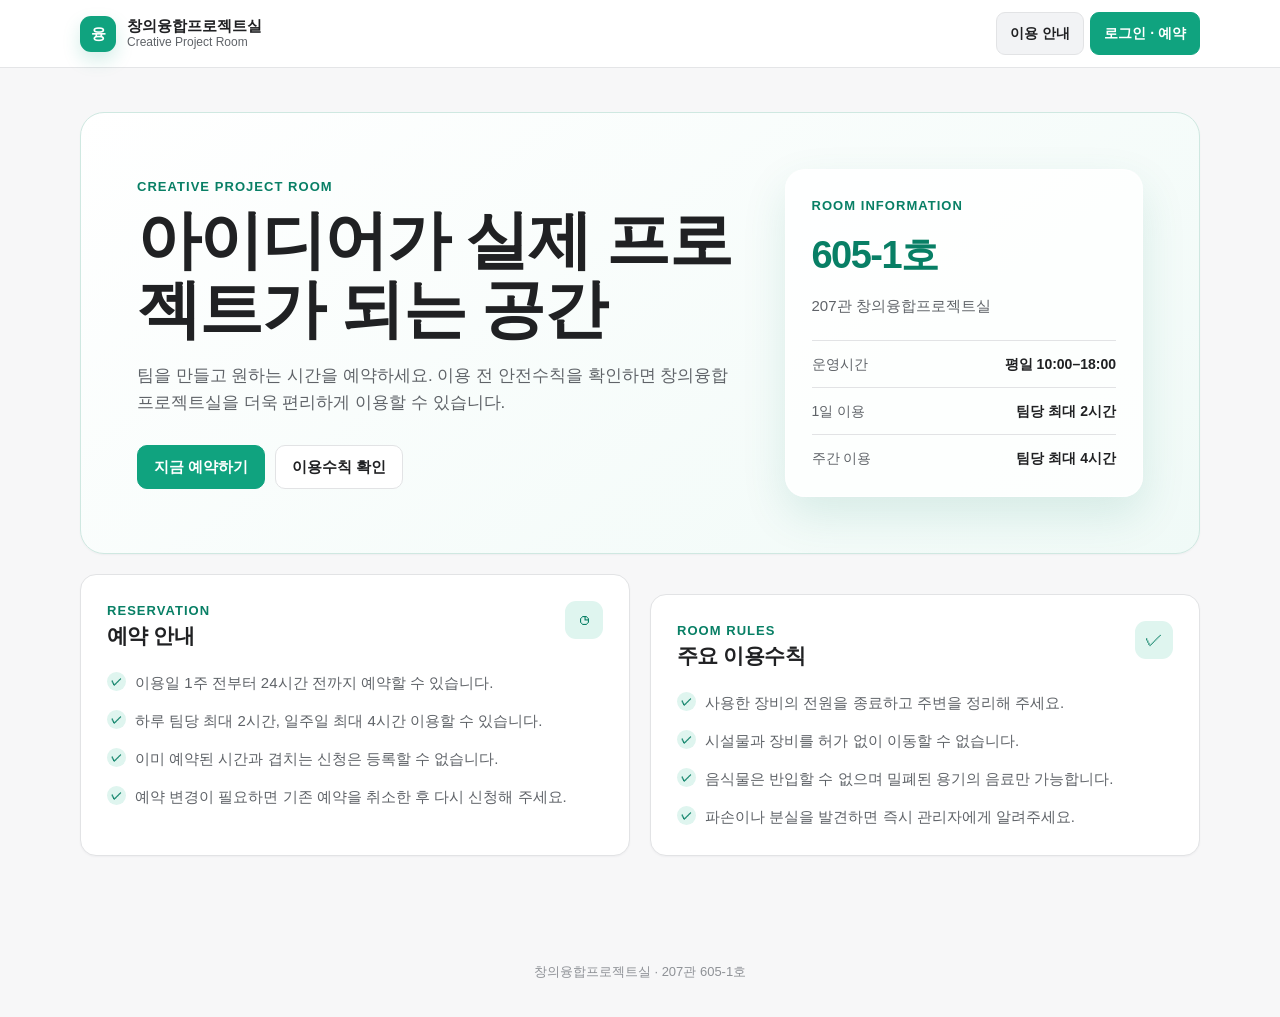
==== index.html @ 598f33f6 "ChatGPT 스타일 디자인 및 학번 로그인 적용" ====
<!DOCTYPE html>
<html lang="ko">
<head>
  <meta charset="UTF-8">
  <meta name="viewport" content="width=device-width, initial-scale=1.0">
  <meta
    name="description"
    content="창의융합프로젝트실 이용 안내와 온라인 예약 서비스"
  >
  <title>창의융합프로젝트실</title>
  <link rel="stylesheet" href="./CSS/style.css">
</head>
<body>
  <header class="app-header">
    <a class="brand" href="./index.html" aria-label="창의융합프로젝트실 홈">
      <span class="brand-mark" aria-hidden="true">융</span>
      <span class="brand-copy">
        <strong>창의융합프로젝트실</strong>
        <small>Creative Project Room</small>
      </span>
    </a>

    <nav class="app-nav" aria-label="주요 메뉴">
      <a href="./index.html" aria-current="page">이용 안내</a>
      <a class="nav-primary" href="./login.html">로그인 · 예약</a>
    </nav>
  </header>

  <main class="container">
    <section class="hero">
      <div class="hero-copy">
        <p class="eyebrow">Creative Project Room</p>
        <h1>아이디어가 실제 프로젝트가 되는 공간</h1>
        <p>
          팀을 만들고 원하는 시간을 예약하세요. 이용 전 안전수칙을 확인하면
          창의융합프로젝트실을 더욱 편리하게 이용할 수 있습니다.
        </p>

        <div class="hero-actions">
          <a class="button" href="./login.html">지금 예약하기</a>
          <a class="button button-secondary" href="#rules">이용수칙 확인</a>
        </div>
      </div>

      <aside class="room-panel" aria-label="호실 요약 정보">
        <p class="eyebrow">Room information</p>
        <div class="room-number">605-1호</div>
        <p class="muted">207관 창의융합프로젝트실</p>

        <div class="room-facts">
          <div class="room-fact">
            <span>운영시간</span>
            <strong>평일 10:00–18:00</strong>
          </div>
          <div class="room-fact">
            <span>1일 이용</span>
            <strong>팀당 최대 2시간</strong>
          </div>
          <div class="room-fact">
            <span>주간 이용</span>
            <strong>팀당 최대 4시간</strong>
          </div>
        </div>
      </aside>
    </section>

    <div class="info-grid" id="rules">
      <section class="card">
        <div class="card-header">
          <div>
            <p class="eyebrow">Reservation</p>
            <h2>예약 안내</h2>
          </div>
          <span class="icon-box" aria-hidden="true">◷</span>
        </div>

        <ul class="rule-list">
          <li>이용일 1주 전부터 24시간 전까지 예약할 수 있습니다.</li>
          <li>하루 팀당 최대 2시간, 일주일 최대 4시간 이용할 수 있습니다.</li>
          <li>이미 예약된 시간과 겹치는 신청은 등록할 수 없습니다.</li>
          <li>예약 변경이 필요하면 기존 예약을 취소한 후 다시 신청해 주세요.</li>
        </ul>
      </section>

      <section class="card">
        <div class="card-header">
          <div>
            <p class="eyebrow">Room rules</p>
            <h2>주요 이용수칙</h2>
          </div>
          <span class="icon-box" aria-hidden="true">✓</span>
        </div>

        <ul class="rule-list">
          <li>사용한 장비의 전원을 종료하고 주변을 정리해 주세요.</li>
          <li>시설물과 장비를 허가 없이 이동할 수 없습니다.</li>
          <li>음식물은 반입할 수 없으며 밀폐된 용기의 음료만 가능합니다.</li>
          <li>파손이나 분실을 발견하면 즉시 관리자에게 알려주세요.</li>
        </ul>
      </section>
    </div>
  </main>

  <footer class="footer-note">
    창의융합프로젝트실 · 207관 605-1호
  </footer>
</body>
</html>
---- CSS/style.css ----
:root {
  color-scheme: light;
  --bg: #f7f7f8;
  --surface: #ffffff;
  --surface-soft: #f2f3f5;
  --surface-accent: #edf8f5;
  --text: #202123;
  --text-soft: #5f6368;
  --text-faint: #8e9196;
  --border: #e2e3e5;
  --border-strong: #c9cbd0;
  --brand: #10a37f;
  --brand-dark: #087f65;
  --brand-soft: #dff5ef;
  --danger: #d92d20;
  --danger-dark: #b42318;
  --warning: #b54708;
  --warning-soft: #fff4e5;
  --success: #067647;
  --success-soft: #e9f8f0;
  --info: #175cd3;
  --info-soft: #eef4ff;
  --shadow-sm: 0 1px 2px rgba(16, 24, 40, 0.04);
  --shadow-md: 0 12px 32px rgba(16, 24, 40, 0.08);
  --radius-sm: 10px;
  --radius-md: 16px;
  --radius-lg: 24px;
}

* {
  box-sizing: border-box;
}

html {
  min-width: 320px;
  scroll-behavior: smooth;
}

body {
  min-height: 100vh;
  margin: 0;
  color: var(--text);
  background: var(--bg);
  font-family: Inter, Pretendard, -apple-system, BlinkMacSystemFont, "Segoe UI",
    Roboto, "Noto Sans KR", "Apple SD Gothic Neo", Arial, sans-serif;
  font-size: 15px;
  line-height: 1.6;
  -webkit-font-smoothing: antialiased;
}

a {
  color: inherit;
  text-decoration: none;
}

button,
input,
select,
textarea {
  font: inherit;
}

button,
.button {
  display: inline-flex;
  min-height: 44px;
  align-items: center;
  justify-content: center;
  gap: 8px;
  padding: 10px 16px;
  border: 1px solid var(--brand);
  border-radius: var(--radius-sm);
  color: #ffffff;
  background: var(--brand);
  font-weight: 700;
  line-height: 1.2;
  cursor: pointer;
  transition: background 160ms ease, border-color 160ms ease,
    box-shadow 160ms ease, transform 160ms ease;
}

button:hover,
.button:hover {
  border-color: var(--brand-dark);
  background: var(--brand-dark);
}

button:active,
.button:active {
  transform: translateY(1px);
}

button:focus-visible,
.button:focus-visible,
input:focus-visible,
select:focus-visible,
textarea:focus-visible,
a:focus-visible {
  outline: 3px solid rgba(16, 163, 127, 0.22);
  outline-offset: 2px;
}

button:disabled {
  opacity: 0.55;
  cursor: wait;
}

.button-secondary,
button.button-secondary,
.header-button {
  border-color: var(--border);
  color: var(--text);
  background: var(--surface);
}

.button-secondary:hover,
button.button-secondary:hover,
.header-button:hover {
  border-color: var(--border-strong);
  color: var(--text);
  background: var(--surface-soft);
}

.danger-button,
button.danger-button,
.cancel-button {
  border-color: #f0b4ae;
  color: var(--danger-dark);
  background: #fff5f4;
}

.danger-button:hover,
button.danger-button:hover,
.cancel-button:hover {
  border-color: var(--danger);
  color: #ffffff;
  background: var(--danger);
}

h1,
h2,
h3,
h4,
p {
  margin-top: 0;
}

h1,
h2,
h3,
h4 {
  letter-spacing: -0.025em;
  line-height: 1.3;
}

h1 {
  margin-bottom: 10px;
  font-size: clamp(28px, 4vw, 42px);
}

h2 {
  margin-bottom: 8px;
  font-size: 21px;
}

h3 {
  margin-bottom: 8px;
  font-size: 17px;
}

h4 {
  margin-bottom: 10px;
  font-size: 15px;
}

.muted {
  color: var(--text-soft);
}

.eyebrow {
  margin-bottom: 8px;
  color: var(--brand-dark);
  font-size: 13px;
  font-weight: 800;
  letter-spacing: 0.08em;
  text-transform: uppercase;
}

.container {
  width: min(1120px, calc(100% - 40px));
  margin: 0 auto;
  padding: 44px 0 72px;
}

.app-header {
  position: sticky;
  z-index: 30;
  top: 0;
  display: flex;
  min-height: 68px;
  align-items: center;
  justify-content: space-between;
  gap: 24px;
  padding: 12px max(24px, calc((100% - 1120px) / 2));
  border-bottom: 1px solid rgba(226, 227, 229, 0.9);
  background: rgba(255, 255, 255, 0.92);
  backdrop-filter: blur(14px);
}

.brand {
  display: inline-flex;
  min-width: 0;
  align-items: center;
  gap: 11px;
}

.brand-mark {
  display: inline-flex;
  width: 36px;
  height: 36px;
  flex: 0 0 36px;
  align-items: center;
  justify-content: center;
  border-radius: 11px;
  color: #ffffff;
  background: var(--brand);
  font-size: 15px;
  font-weight: 900;
  box-shadow: 0 8px 18px rgba(16, 163, 127, 0.18);
}

.brand-copy {
  display: grid;
  line-height: 1.25;
}

.brand-copy strong {
  overflow: hidden;
  font-size: 15px;
  text-overflow: ellipsis;
  white-space: nowrap;
}

.brand-copy small {
  color: var(--text-soft);
  font-size: 12px;
}

.app-nav {
  display: flex;
  align-items: center;
  gap: 6px;
}

.app-nav a,
.app-nav button {
  min-height: 40px;
  padding: 9px 13px;
  border: 1px solid transparent;
  border-radius: 9px;
  color: var(--text-soft);
  background: transparent;
  font-size: 14px;
  font-weight: 700;
}

.app-nav a:hover,
.app-nav button:hover,
.app-nav a[aria-current="page"] {
  border-color: var(--border);
  color: var(--text);
  background: var(--surface-soft);
}

.app-nav .nav-primary {
  border-color: var(--brand);
  color: #ffffff;
  background: var(--brand);
}

.app-nav .nav-primary:hover {
  border-color: var(--brand-dark);
  color: #ffffff;
  background: var(--brand-dark);
}

.page-heading {
  display: flex;
  align-items: end;
  justify-content: space-between;
  gap: 24px;
  margin-bottom: 28px;
}

.page-heading h1 {
  margin-bottom: 7px;
}

.page-heading p {
  max-width: 680px;
  margin-bottom: 0;
  color: var(--text-soft);
}

.card {
  padding: 26px;
  border: 1px solid var(--border);
  border-radius: var(--radius-md);
  background: var(--surface);
  box-shadow: var(--shadow-sm);
}

.card + .card {
  margin-top: 20px;
}

.card-header {
  display: flex;
  align-items: start;
  justify-content: space-between;
  gap: 16px;
  margin-bottom: 22px;
}

.card-header h2,
.card-header p {
  margin-bottom: 0;
}

.icon-box {
  display: inline-flex;
  width: 38px;
  height: 38px;
  flex: 0 0 38px;
  align-items: center;
  justify-content: center;
  border-radius: 11px;
  color: var(--brand-dark);
  background: var(--brand-soft);
  font-size: 18px;
}

form {
  display: grid;
  gap: 18px;
}

.form-grid {
  display: grid;
  grid-template-columns: repeat(2, minmax(0, 1fr));
  gap: 18px;
}

.field,
label {
  display: grid;
  gap: 7px;
  color: #34363a;
  font-size: 14px;
  font-weight: 700;
}

.field-full {
  grid-column: 1 / -1;
}

input,
select,
textarea {
  width: 100%;
  min-height: 46px;
  padding: 11px 13px;
  border: 1px solid var(--border-strong);
  border-radius: var(--radius-sm);
  color: var(--text);
  background: var(--surface);
  font-size: 15px;
  font-weight: 400;
  outline: none;
  transition: border-color 160ms ease, box-shadow 160ms ease;
}

input::placeholder,
textarea::placeholder {
  color: #a0a3a8;
}

input:hover,
select:hover,
textarea:hover {
  border-color: #aeb1b7;
}

input:focus,
select:focus,
textarea:focus {
  border-color: var(--brand);
  box-shadow: 0 0 0 3px rgba(16, 163, 127, 0.12);
}

textarea {
  min-height: 110px;
  resize: vertical;
}

input[type="file"] {
  min-height: auto;
  padding: 8px;
  background: var(--surface-soft);
}

input[type="file"]::file-selector-button {
  margin-right: 10px;
  padding: 7px 11px;
  border: 1px solid var(--border);
  border-radius: 8px;
  color: var(--text);
  background: var(--surface);
  font-weight: 700;
  cursor: pointer;
}

.checkbox-label {
  display: flex;
  align-items: flex-start;
  gap: 10px;
  padding: 13px 14px;
  border: 1px solid var(--border);
  border-radius: var(--radius-sm);
  color: var(--text-soft);
  background: var(--surface-soft);
  font-weight: 500;
}

.checkbox-label input {
  width: 18px;
  min-height: 18px;
  margin-top: 2px;
  accent-color: var(--brand);
}

.form-actions {
  display: flex;
  align-items: center;
  justify-content: flex-end;
  gap: 10px;
}

.form-actions button {
  min-width: 132px;
}

.form-message,
[id$="-message"] {
  min-height: 24px;
  margin: 14px 0 0;
  color: var(--text-soft);
  font-size: 14px;
}

.form-message.success,
[id$="-message"].success {
  color: var(--success);
}

.form-message.error,
[id$="-message"].error,
.error-message {
  color: var(--danger-dark);
}

.message {
  padding: 13px 15px;
  margin-bottom: 20px;
  border: 1px solid #c7d7fe;
  border-radius: var(--radius-sm);
  color: var(--info);
  background: var(--info-soft);
}

.message:empty {
  display: none;
}

.message.error-message {
  border-color: #fecdca;
  background: #fff4f3;
}

/* Login */
.auth-page {
  display: grid;
  min-height: 100vh;
  place-items: center;
  padding: 28px;
  background:
    radial-gradient(circle at 15% 15%, rgba(16, 163, 127, 0.11), transparent 28%),
    radial-gradient(circle at 85% 85%, rgba(16, 163, 127, 0.08), transparent 30%),
    var(--bg);
}

.auth-shell {
  display: grid;
  width: min(960px, 100%);
  min-height: 660px;
  grid-template-columns: minmax(0, 0.92fr) minmax(420px, 1.08fr);
  overflow: hidden;
  border: 1px solid var(--border);
  border-radius: var(--radius-lg);
  background: var(--surface);
  box-shadow: var(--shadow-md);
}

.auth-intro {
  display: flex;
  flex-direction: column;
  justify-content: space-between;
  padding: 44px;
  color: #ffffff;
  background: linear-gradient(145deg, #087f65, #10a37f 62%, #36b99a);
}

.auth-intro .brand-mark {
  color: var(--brand-dark);
  background: #ffffff;
}

.auth-intro .brand-copy small {
  color: rgba(255, 255, 255, 0.76);
}

.auth-intro-copy h1 {
  max-width: 420px;
  margin-bottom: 16px;
  font-size: clamp(30px, 4vw, 44px);
}

.auth-intro-copy p {
  max-width: 410px;
  margin-bottom: 0;
  color: rgba(255, 255, 255, 0.82);
  font-size: 16px;
}

.auth-note {
  margin-bottom: 0;
  color: rgba(255, 255, 255, 0.76);
  font-size: 13px;
}

.auth-card {
  display: flex;
  min-width: 0;
  flex-direction: column;
  justify-content: center;
  padding: 44px;
}

.auth-tabs {
  display: grid;
  grid-template-columns: repeat(2, 1fr);
  gap: 4px;
  margin-bottom: 28px;
  padding: 4px;
  border-radius: 12px;
  background: var(--surface-soft);
}

.auth-tab {
  min-height: 40px;
  border-color: transparent;
  color: var(--text-soft);
  background: transparent;
}

.auth-tab:hover {
  border-color: transparent;
  color: var(--text);
  background: rgba(255, 255, 255, 0.7);
}

.auth-tab.active {
  border-color: var(--border);
  color: var(--text);
  background: var(--surface);
  box-shadow: var(--shadow-sm);
}

.auth-panel[hidden] {
  display: none;
}

.auth-panel h2 {
  margin-bottom: 5px;
  font-size: 25px;
}

.auth-panel > p {
  margin-bottom: 24px;
  color: var(--text-soft);
}

.auth-panel form button[type="submit"] {
  width: 100%;
  margin-top: 4px;
}

/* Home */
.hero {
  display: grid;
  min-height: 440px;
  grid-template-columns: minmax(0, 1.25fr) minmax(300px, 0.75fr);
  align-items: center;
  gap: 50px;
  padding: 56px;
  overflow: hidden;
  border: 1px solid #cfe8e1;
  border-radius: var(--radius-lg);
  background: linear-gradient(145deg, #ffffff 0%, #f0faf7 100%);
  box-shadow: var(--shadow-sm);
}

.hero h1 {
  max-width: 690px;
  margin-bottom: 18px;
  font-size: clamp(38px, 6vw, 64px);
  line-height: 1.08;
}

.hero-copy > p:not(.eyebrow) {
  max-width: 620px;
  margin-bottom: 28px;
  color: var(--text-soft);
  font-size: 17px;
}

.hero-actions {
  display: flex;
  flex-wrap: wrap;
  gap: 10px;
}

.room-panel {
  padding: 26px;
  border: 1px solid rgba(255, 255, 255, 0.9);
  border-radius: 20px;
  background: rgba(255, 255, 255, 0.82);
  box-shadow: 0 18px 45px rgba(8, 127, 101, 0.12);
}

.room-panel .room-number {
  margin-bottom: 8px;
  color: var(--brand-dark);
  font-size: 38px;
  font-weight: 900;
  letter-spacing: -0.04em;
}

.room-facts {
  display: grid;
  gap: 12px;
  margin-top: 22px;
}

.room-fact {
  display: flex;
  align-items: center;
  justify-content: space-between;
  gap: 16px;
  padding-top: 12px;
  border-top: 1px solid var(--border);
  color: var(--text-soft);
  font-size: 14px;
}

.room-fact strong {
  color: var(--text);
}

.info-grid {
  display: grid;
  grid-template-columns: repeat(2, minmax(0, 1fr));
  gap: 20px;
  margin-top: 20px;
}

.rule-list {
  display: grid;
  gap: 14px;
  margin: 22px 0 0;
  padding: 0;
  list-style: none;
}

.rule-list li {
  position: relative;
  padding-left: 28px;
  color: var(--text-soft);
}

.rule-list li::before {
  position: absolute;
  top: 1px;
  left: 0;
  display: inline-flex;
  width: 19px;
  height: 19px;
  align-items: center;
  justify-content: center;
  border-radius: 50%;
  color: var(--brand-dark);
  background: var(--brand-soft);
  content: "✓";
  font-size: 11px;
  font-weight: 900;
}

/* Reservation */
.reservation-layout {
  display: grid;
  grid-template-columns: minmax(260px, 0.72fr) minmax(0, 1.55fr);
  align-items: start;
  gap: 20px;
}

.sidebar-stack {
  position: sticky;
  top: 92px;
}

.sidebar-stack .card {
  padding: 22px;
}

.sidebar-stack form {
  gap: 12px;
}

.sidebar-stack button {
  width: 100%;
}

#booked-slots {
  display: grid;
  gap: 10px;
  margin-top: 16px;
}

#booked-slots > p,
.booked-slot {
  margin: 0;
  padding: 11px 12px;
  border: 1px solid var(--border);
  border-radius: 10px;
  color: var(--text-soft);
  background: var(--surface-soft);
  font-size: 13px;
}

.booked-slot strong,
.booked-slot span {
  display: block;
}

.booked-slot strong {
  color: var(--text);
}

.form-card {
  padding: 32px;
}

/* My reservations */
#reservation-list {
  display: grid;
  gap: 20px;
}

#reservation-list .card + .card {
  margin-top: 0;
}

.reservation-card {
  padding: 28px;
}

.reservation-heading {
  display: flex;
  align-items: flex-start;
  justify-content: space-between;
  gap: 16px;
  padding-bottom: 18px;
  border-bottom: 1px solid var(--border);
}

.reservation-heading h2,
.reservation-heading h3,
.reservation-heading p {
  margin-bottom: 0;
}

.reservation-meta {
  display: grid;
  grid-template-columns: repeat(3, minmax(0, 1fr));
  gap: 12px;
  margin: 18px 0;
}

.meta-item {
  padding: 13px;
  border-radius: 11px;
  background: var(--surface-soft);
}

.meta-item span {
  display: block;
  margin-bottom: 3px;
  color: var(--text-faint);
  font-size: 12px;
}

.meta-item strong {
  display: block;
  overflow-wrap: anywhere;
  font-size: 14px;
}

.workflow-grid {
  display: grid;
  grid-template-columns: repeat(3, minmax(0, 1fr));
  gap: 14px;
  margin-top: 22px;
}

.workflow-panel {
  padding: 18px;
  border: 1px solid var(--border);
  border-radius: 13px;
  background: #fcfcfd;
}

.workflow-panel h3 {
  margin-bottom: 4px;
}

.workflow-panel > p {
  margin-bottom: 14px;
  color: var(--text-soft);
  font-size: 13px;
}

.workflow-panel form {
  gap: 10px;
}

.workflow-panel input,
.workflow-panel textarea {
  min-height: 42px;
  font-size: 14px;
}

.workflow-panel textarea {
  min-height: 75px;
}

.workflow-panel button {
  width: 100%;
}

.reservation-actions {
  display: flex;
  justify-content: flex-end;
}

/* Admin */
.admin-user-row,
.admin-reservation-card {
  padding: 22px;
  margin-bottom: 14px;
  border: 1px solid var(--border);
  border-radius: 14px;
  background: var(--surface);
}

.admin-user-row:last-child,
.admin-reservation-card:last-child {
  margin-bottom: 0;
}

.user-summary {
  display: flex;
  align-items: start;
  justify-content: space-between;
  gap: 14px;
}

.user-summary p {
  margin: 3px 0 0;
}

.detail-grid {
  display: grid;
  grid-template-columns: repeat(2, minmax(0, 1fr));
  gap: 10px 18px;
  margin-top: 16px;
}

.detail-grid p {
  margin: 0;
  color: var(--text-soft);
}

.detail-grid p span {
  display: block;
  color: var(--text-faint);
  font-size: 12px;
}

.detail-grid p strong {
  color: var(--text);
}

.status-badge {
  display: inline-flex;
  width: max-content;
  align-items: center;
  padding: 5px 10px;
  border-radius: 999px;
  color: var(--info);
  background: var(--info-soft);
  font-size: 12px;
  font-weight: 800;
  white-space: nowrap;
}

.status-ready,
.status-completed {
  color: var(--success);
  background: var(--success-soft);
}

.status-documents_pending {
  color: var(--warning);
  background: var(--warning-soft);
}

.status-cancelled {
  color: var(--danger-dark);
  background: #fff1f0;
}

.admin-subsection {
  padding: 18px;
  margin-top: 16px;
  border: 1px solid var(--border);
  border-radius: 12px;
  background: var(--surface-soft);
}

.admin-subsection h4 {
  margin-bottom: 12px;
}

.document-row {
  display: grid;
  grid-template-columns: minmax(160px, 1fr) repeat(2, auto);
  align-items: center;
  gap: 10px;
  padding: 11px 0;
  border-bottom: 1px solid var(--border);
}

.document-row:last-child {
  padding-bottom: 0;
  border-bottom: 0;
}

.document-row button {
  min-height: 38px;
  padding: 8px 12px;
  font-size: 13px;
}

.admin-actions {
  display: flex;
  justify-content: flex-end;
  gap: 10px;
  margin-top: 18px;
}

.filter-row {
  display: flex;
  justify-content: flex-end;
  margin-bottom: 18px;
}

.filter-row label {
  width: min(260px, 100%);
}

.footer-note {
  padding: 34px 20px;
  color: var(--text-faint);
  text-align: center;
  font-size: 13px;
}

@media (max-width: 900px) {
  .auth-shell {
    width: min(560px, 100%);
    grid-template-columns: 1fr;
  }

  .auth-intro {
    min-height: 220px;
    padding: 30px;
  }

  .auth-intro-copy h1 {
    margin-top: 40px;
    font-size: 32px;
  }

  .auth-note {
    display: none;
  }

  .hero {
    grid-template-columns: 1fr;
    padding: 42px;
  }

  .room-panel {
    max-width: 520px;
  }

  .reservation-layout {
    grid-template-columns: 1fr;
  }

  .sidebar-stack {
    position: static;
    display: grid;
    grid-template-columns: repeat(2, minmax(0, 1fr));
    gap: 20px;
  }

  .sidebar-stack .card + .card {
    margin-top: 0;
  }

  .workflow-grid {
    grid-template-columns: 1fr;
  }
}

@media (max-width: 700px) {
  .container {
    width: min(100% - 28px, 1120px);
    padding: 30px 0 52px;
  }

  .app-header {
    position: static;
    align-items: flex-start;
    padding: 12px 14px;
  }

  .brand-copy small {
    display: none;
  }

  .app-nav {
    flex-wrap: wrap;
    justify-content: flex-end;
  }

  .app-nav a,
  .app-nav button {
    min-height: 36px;
    padding: 7px 9px;
    font-size: 12px;
  }

  .page-heading {
    display: block;
  }

  .card,
  .form-card,
  .reservation-card {
    padding: 20px;
  }

  .form-grid,
  .info-grid,
  .sidebar-stack,
  .reservation-meta,
  .detail-grid {
    grid-template-columns: 1fr;
  }

  .auth-page {
    display: block;
    padding: 0;
    background: var(--surface);
  }

  .auth-shell {
    min-height: 100vh;
    border: 0;
    border-radius: 0;
    box-shadow: none;
  }

  .auth-intro {
    min-height: 180px;
    border-radius: 0 0 24px 24px;
  }

  .auth-intro-copy h1 {
    margin: 28px 0 0;
    font-size: 28px;
  }

  .auth-intro-copy p {
    display: none;
  }

  .auth-card {
    padding: 30px 22px 44px;
  }

  .hero {
    min-height: auto;
    padding: 30px 22px;
  }

  .hero h1 {
    font-size: 38px;
  }

  .room-panel {
    padding: 20px;
  }

  .form-actions,
  .reservation-actions,
  .admin-actions {
    display: grid;
    grid-template-columns: 1fr;
  }

  .form-actions button,
  .reservation-actions button,
  .admin-actions button {
    width: 100%;
  }

  .reservation-heading,
  .user-summary {
    align-items: flex-start;
  }

  .document-row {
    grid-template-columns: 1fr;
  }

  .document-row button {
    width: 100%;
  }
}

@media (prefers-reduced-motion: reduce) {
  *,
  *::before,
  *::after {
    scroll-behavior: auto !important;
    transition-duration: 0.01ms !important;
  }
}
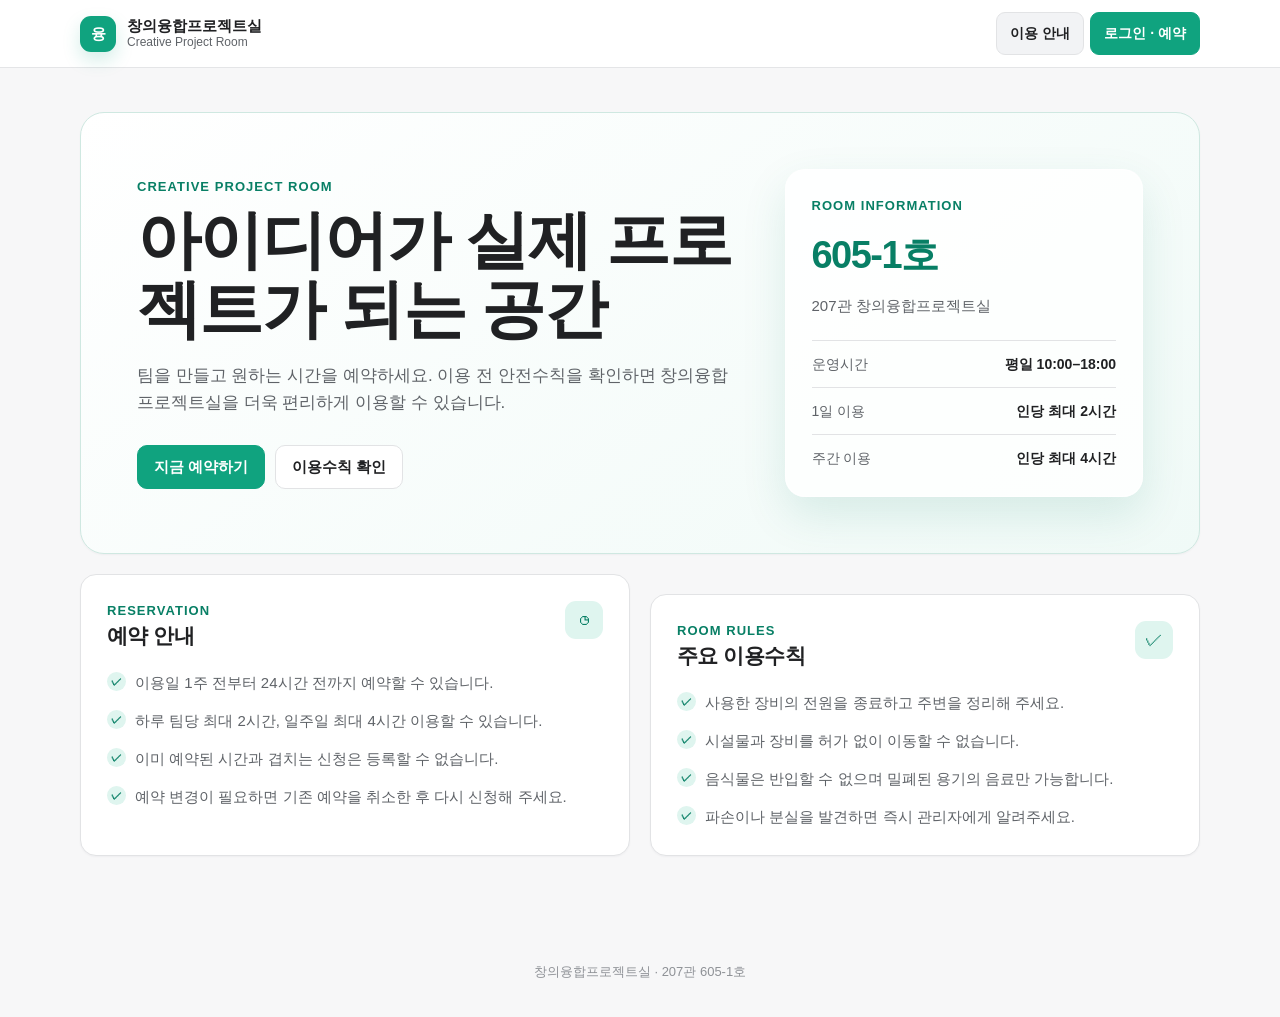
==== commit 102b64e9: "Update index.html" ====
--- a/index.html
+++ b/index.html
@@ -8,7 +8,7 @@
     content="창의융합프로젝트실 이용 안내와 온라인 예약 서비스"
   >
   <title>창의융합프로젝트실</title>
-  <link rel="stylesheet" href="./CSS/style.css">
+  <link rel="stylesheet" href="./styles/style.css">
 </head>
 <body>
   <header class="app-header">
@@ -54,11 +54,11 @@
           </div>
           <div class="room-fact">
             <span>1일 이용</span>
-            <strong>팀당 최대 2시간</strong>
+            <strong>인당 최대 2시간</strong>
           </div>
           <div class="room-fact">
             <span>주간 이용</span>
-            <strong>팀당 최대 4시간</strong>
+            <strong>인당 최대 4시간</strong>
           </div>
         </div>
       </aside>
--- a/styles/style.css
+++ b/styles/style.css
@@ -0,0 +1,1800 @@
+:root {
+  color-scheme: light;
+  --bg: #f7f7f8;
+  --surface: #ffffff;
+  --surface-soft: #f2f3f5;
+  --surface-accent: #edf8f5;
+  --text: #202123;
+  --text-soft: #5f6368;
+  --text-faint: #8e9196;
+  --border: #e2e3e5;
+  --border-strong: #c9cbd0;
+  --brand: #10a37f;
+  --brand-dark: #087f65;
+  --brand-soft: #dff5ef;
+  --danger: #d92d20;
+  --danger-dark: #b42318;
+  --warning: #b54708;
+  --warning-soft: #fff4e5;
+  --success: #067647;
+  --success-soft: #e9f8f0;
+  --info: #175cd3;
+  --info-soft: #eef4ff;
+  --shadow-sm: 0 1px 2px rgba(16, 24, 40, 0.04);
+  --shadow-md: 0 12px 32px rgba(16, 24, 40, 0.08);
+  --radius-sm: 10px;
+  --radius-md: 16px;
+  --radius-lg: 24px;
+}
+
+* {
+  box-sizing: border-box;
+}
+
+html {
+  min-width: 320px;
+  scroll-behavior: smooth;
+}
+
+body {
+  min-height: 100vh;
+  margin: 0;
+  color: var(--text);
+  background: var(--bg);
+  font-family: Inter, Pretendard, -apple-system, BlinkMacSystemFont, "Segoe UI",
+    Roboto, "Noto Sans KR", "Apple SD Gothic Neo", Arial, sans-serif;
+  font-size: 15px;
+  line-height: 1.6;
+  -webkit-font-smoothing: antialiased;
+}
+
+a {
+  color: inherit;
+  text-decoration: none;
+}
+
+button,
+input,
+select,
+textarea {
+  font: inherit;
+}
+
+button,
+.button {
+  display: inline-flex;
+  min-height: 44px;
+  align-items: center;
+  justify-content: center;
+  gap: 8px;
+  padding: 10px 16px;
+  border: 1px solid var(--brand);
+  border-radius: var(--radius-sm);
+  color: #ffffff;
+  background: var(--brand);
+  font-weight: 700;
+  line-height: 1.2;
+  cursor: pointer;
+  transition: background 160ms ease, border-color 160ms ease,
+    box-shadow 160ms ease, transform 160ms ease;
+}
+
+button:hover,
+.button:hover {
+  border-color: var(--brand-dark);
+  background: var(--brand-dark);
+}
+
+button:active,
+.button:active {
+  transform: translateY(1px);
+}
+
+button:focus-visible,
+.button:focus-visible,
+input:focus-visible,
+select:focus-visible,
+textarea:focus-visible,
+a:focus-visible {
+  outline: 3px solid rgba(16, 163, 127, 0.22);
+  outline-offset: 2px;
+}
+
+button:disabled {
+  opacity: 0.55;
+  cursor: wait;
+}
+
+.button-secondary,
+button.button-secondary,
+.header-button {
+  border-color: var(--border);
+  color: var(--text);
+  background: var(--surface);
+}
+
+.button-secondary:hover,
+button.button-secondary:hover,
+.header-button:hover {
+  border-color: var(--border-strong);
+  color: var(--text);
+  background: var(--surface-soft);
+}
+
+.danger-button,
+button.danger-button,
+.cancel-button {
+  border-color: #f0b4ae;
+  color: var(--danger-dark);
+  background: #fff5f4;
+}
+
+.danger-button:hover,
+button.danger-button:hover,
+.cancel-button:hover {
+  border-color: var(--danger);
+  color: #ffffff;
+  background: var(--danger);
+}
+
+h1,
+h2,
+h3,
+h4,
+p {
+  margin-top: 0;
+}
+
+h1,
+h2,
+h3,
+h4 {
+  letter-spacing: -0.025em;
+  line-height: 1.3;
+}
+
+h1 {
+  margin-bottom: 10px;
+  font-size: clamp(28px, 4vw, 42px);
+}
+
+h2 {
+  margin-bottom: 8px;
+  font-size: 21px;
+}
+
+h3 {
+  margin-bottom: 8px;
+  font-size: 17px;
+}
+
+h4 {
+  margin-bottom: 10px;
+  font-size: 15px;
+}
+
+.muted {
+  color: var(--text-soft);
+}
+
+.eyebrow {
+  margin-bottom: 8px;
+  color: var(--brand-dark);
+  font-size: 13px;
+  font-weight: 800;
+  letter-spacing: 0.08em;
+  text-transform: uppercase;
+}
+
+.container {
+  width: min(1120px, calc(100% - 40px));
+  margin: 0 auto;
+  padding: 44px 0 72px;
+}
+
+.app-header {
+  position: sticky;
+  z-index: 30;
+  top: 0;
+  display: flex;
+  min-height: 68px;
+  align-items: center;
+  justify-content: space-between;
+  gap: 24px;
+  padding: 12px max(24px, calc((100% - 1120px) / 2));
+  border-bottom: 1px solid rgba(226, 227, 229, 0.9);
+  background: rgba(255, 255, 255, 0.92);
+  backdrop-filter: blur(14px);
+}
+
+.brand {
+  display: inline-flex;
+  min-width: 0;
+  align-items: center;
+  gap: 11px;
+}
+
+.brand-mark {
+  display: inline-flex;
+  width: 36px;
+  height: 36px;
+  flex: 0 0 36px;
+  align-items: center;
+  justify-content: center;
+  border-radius: 11px;
+  color: #ffffff;
+  background: var(--brand);
+  font-size: 15px;
+  font-weight: 900;
+  box-shadow: 0 8px 18px rgba(16, 163, 127, 0.18);
+}
+
+.brand-copy {
+  display: grid;
+  line-height: 1.25;
+}
+
+.brand-copy strong {
+  overflow: hidden;
+  font-size: 15px;
+  text-overflow: ellipsis;
+  white-space: nowrap;
+}
+
+.brand-copy small {
+  color: var(--text-soft);
+  font-size: 12px;
+}
+
+.app-nav {
+  display: flex;
+  align-items: center;
+  gap: 6px;
+}
+
+.app-nav a,
+.app-nav button {
+  min-height: 40px;
+  padding: 9px 13px;
+  border: 1px solid transparent;
+  border-radius: 9px;
+  color: var(--text-soft);
+  background: transparent;
+  font-size: 14px;
+  font-weight: 700;
+}
+
+.app-nav a:hover,
+.app-nav button:hover,
+.app-nav a[aria-current="page"] {
+  border-color: var(--border);
+  color: var(--text);
+  background: var(--surface-soft);
+}
+
+.app-nav .nav-primary {
+  border-color: var(--brand);
+  color: #ffffff;
+  background: var(--brand);
+}
+
+.app-nav .nav-primary:hover {
+  border-color: var(--brand-dark);
+  color: #ffffff;
+  background: var(--brand-dark);
+}
+
+.page-heading {
+  display: flex;
+  align-items: end;
+  justify-content: space-between;
+  gap: 24px;
+  margin-bottom: 28px;
+}
+
+.page-heading h1 {
+  margin-bottom: 7px;
+}
+
+.page-heading p {
+  max-width: 680px;
+  margin-bottom: 0;
+  color: var(--text-soft);
+}
+
+.card {
+  padding: 26px;
+  border: 1px solid var(--border);
+  border-radius: var(--radius-md);
+  background: var(--surface);
+  box-shadow: var(--shadow-sm);
+}
+
+.card + .card {
+  margin-top: 20px;
+}
+
+.card-header {
+  display: flex;
+  align-items: start;
+  justify-content: space-between;
+  gap: 16px;
+  margin-bottom: 22px;
+}
+
+.card-header h2,
+.card-header p {
+  margin-bottom: 0;
+}
+
+.icon-box {
+  display: inline-flex;
+  width: 38px;
+  height: 38px;
+  flex: 0 0 38px;
+  align-items: center;
+  justify-content: center;
+  border-radius: 11px;
+  color: var(--brand-dark);
+  background: var(--brand-soft);
+  font-size: 18px;
+}
+
+form {
+  display: grid;
+  gap: 18px;
+}
+
+.form-grid {
+  display: grid;
+  grid-template-columns: repeat(2, minmax(0, 1fr));
+  gap: 18px;
+}
+
+.field,
+label {
+  display: grid;
+  gap: 7px;
+  color: #34363a;
+  font-size: 14px;
+  font-weight: 700;
+}
+
+.field-full {
+  grid-column: 1 / -1;
+}
+
+input,
+select,
+textarea {
+  width: 100%;
+  min-height: 46px;
+  padding: 11px 13px;
+  border: 1px solid var(--border-strong);
+  border-radius: var(--radius-sm);
+  color: var(--text);
+  background: var(--surface);
+  font-size: 15px;
+  font-weight: 400;
+  outline: none;
+  transition: border-color 160ms ease, box-shadow 160ms ease;
+}
+
+input::placeholder,
+textarea::placeholder {
+  color: #a0a3a8;
+}
+
+input:hover,
+select:hover,
+textarea:hover {
+  border-color: #aeb1b7;
+}
+
+input:focus,
+select:focus,
+textarea:focus {
+  border-color: var(--brand);
+  box-shadow: 0 0 0 3px rgba(16, 163, 127, 0.12);
+}
+
+textarea {
+  min-height: 110px;
+  resize: vertical;
+}
+
+input[type="file"] {
+  min-height: auto;
+  padding: 8px;
+  background: var(--surface-soft);
+}
+
+input[type="file"]::file-selector-button {
+  margin-right: 10px;
+  padding: 7px 11px;
+  border: 1px solid var(--border);
+  border-radius: 8px;
+  color: var(--text);
+  background: var(--surface);
+  font-weight: 700;
+  cursor: pointer;
+}
+
+.checkbox-label {
+  display: flex;
+  align-items: flex-start;
+  gap: 10px;
+  padding: 13px 14px;
+  border: 1px solid var(--border);
+  border-radius: var(--radius-sm);
+  color: var(--text-soft);
+  background: var(--surface-soft);
+  font-weight: 500;
+}
+
+.checkbox-label input {
+  width: 18px;
+  min-height: 18px;
+  margin-top: 2px;
+  accent-color: var(--brand);
+}
+
+.form-actions {
+  display: flex;
+  align-items: center;
+  justify-content: flex-end;
+  gap: 10px;
+}
+
+.form-actions button {
+  min-width: 132px;
+}
+
+.headcount-fieldset {
+  min-width: 0;
+  margin: 0;
+  padding: 0;
+  border: 0;
+}
+
+.headcount-fieldset legend {
+  padding: 0;
+  color: #34363a;
+  font-size: 14px;
+  font-weight: 700;
+}
+
+.field-help {
+  margin: 2px 0 0;
+  color: var(--text-soft);
+  font-size: 13px;
+  font-weight: 400;
+}
+
+.reservation-calendar {
+  position: relative;
+}
+
+.reservation-date-heading {
+  display: flex;
+  align-items: center;
+  justify-content: flex-start;
+  gap: 8px 16px;
+  flex-wrap: wrap;
+}
+
+.calendar-status-legend {
+  display: flex;
+  align-items: center;
+  gap: 12px;
+  color: var(--text-soft);
+  font-size: 11px;
+  font-weight: 500;
+}
+
+.calendar-status-legend span {
+  display: inline-flex;
+  align-items: center;
+  gap: 5px;
+  white-space: nowrap;
+}
+
+.calendar-status-legend i {
+  display: inline-block;
+  width: 11px;
+  height: 11px;
+  border: 1px solid var(--border-strong);
+  border-radius: 3px;
+  background: #ffffff;
+}
+
+.calendar-status-legend i.selected {
+  border-color: var(--brand);
+  background: var(--brand);
+}
+
+.calendar-status-legend i.unavailable {
+  border-color: #d7d9dc;
+  background: #e8e9eb;
+}
+
+.calendar-input {
+  display: flex;
+  width: 100%;
+  min-height: 46px;
+  align-items: center;
+  justify-content: space-between;
+  padding: 11px 13px;
+  border: 1px solid var(--border-strong);
+  border-radius: var(--radius-sm);
+  color: var(--text-faint) !important;
+  background: #ffffff !important;
+  box-shadow: none;
+  font-size: 15px;
+  font-weight: 400;
+  text-align: left;
+}
+
+.calendar-input:hover,
+.calendar-input[aria-expanded="true"] {
+  border-color: var(--brand);
+  color: var(--text) !important;
+  background: #ffffff !important;
+}
+
+.calendar-input[aria-expanded="true"] {
+  box-shadow: 0 0 0 3px rgba(16, 163, 127, 0.12);
+}
+
+.calendar-input.has-value {
+  color: var(--text) !important;
+}
+
+.calendar-icon {
+  display: block;
+  width: 17px;
+  height: 17px;
+  flex: 0 0 17px;
+  color: var(--text);
+  fill: none;
+  stroke: currentColor;
+  stroke-linecap: round;
+  stroke-linejoin: round;
+  stroke-width: 1.8;
+}
+
+.calendar-popover {
+  position: absolute;
+  z-index: 40;
+  top: calc(100% + 6px);
+  left: 0;
+  width: min(320px, calc(100vw - 56px));
+  padding: 14px;
+  border: 1px solid var(--border-strong);
+  border-radius: 12px;
+  background: #ffffff;
+  box-shadow: var(--shadow-md);
+}
+
+.calendar-popover[hidden] {
+  display: none;
+}
+
+.calendar-header {
+  display: grid;
+  grid-template-columns: 34px minmax(0, 1fr) 34px;
+  align-items: center;
+  gap: 8px;
+  margin-bottom: 10px;
+}
+
+.calendar-header strong {
+  color: var(--text);
+  text-align: center;
+  font-size: 14px;
+}
+
+.calendar-header button {
+  min-width: 34px;
+  min-height: 34px;
+  padding: 0;
+  border-color: transparent;
+  color: var(--text) !important;
+  background: #ffffff !important;
+  box-shadow: none;
+  font-size: 22px;
+}
+
+.calendar-header button:not(:disabled):hover {
+  border-color: var(--border);
+  background: var(--surface-soft) !important;
+}
+
+.calendar-header button:disabled {
+  color: #c3c5c9 !important;
+  background: #ffffff !important;
+  cursor: not-allowed;
+  opacity: 1;
+}
+
+.calendar-weekdays,
+.calendar-days {
+  display: grid;
+  grid-template-columns: repeat(7, minmax(0, 1fr));
+  gap: 4px;
+}
+
+.calendar-weekdays {
+  margin-bottom: 5px;
+}
+
+.calendar-weekdays span {
+  color: var(--text-soft);
+  text-align: center;
+  font-size: 12px;
+  font-weight: 700;
+}
+
+.calendar-weekdays span:first-child,
+.calendar-weekdays span:last-child {
+  color: #9a9da2;
+}
+
+.calendar-day,
+.calendar-day-empty {
+  min-width: 0;
+  min-height: 34px;
+}
+
+.calendar-day {
+  padding: 0;
+  border-color: transparent;
+  border-radius: 8px;
+  color: var(--text) !important;
+  background: #ffffff !important;
+  box-shadow: none;
+  font-size: 13px;
+  font-weight: 600;
+}
+
+.calendar-day:not(:disabled):hover {
+  border-color: var(--brand);
+  color: var(--brand-dark) !important;
+  background: var(--surface-accent) !important;
+}
+
+.calendar-day.selected {
+  border-color: var(--brand);
+  color: #ffffff !important;
+  background: var(--brand) !important;
+}
+
+.calendar-day:disabled,
+.calendar-day.weekend,
+.calendar-day.outside-range {
+  border-color: transparent;
+  color: #a9acb1 !important;
+  background: #eceef0 !important;
+  cursor: not-allowed;
+  opacity: 1;
+  transform: none;
+}
+
+.headcount-picker {
+  display: grid;
+  grid-template-columns: repeat(10, minmax(48px, 1fr));
+  gap: 8px;
+  margin-top: 8px;
+}
+
+.headcount-picker button {
+  min-width: 0;
+  min-height: 44px;
+  padding: 9px 6px;
+  border-color: var(--border-strong);
+  color: var(--text-soft);
+  background: var(--surface);
+  font-size: 14px;
+}
+
+.headcount-picker button:hover {
+  border-color: var(--brand);
+  color: var(--brand-dark);
+  background: var(--surface-accent);
+}
+
+.headcount-picker button.selected {
+  border-color: var(--brand);
+  color: #ffffff;
+  background: var(--brand);
+  box-shadow: 0 5px 14px rgba(16, 163, 127, 0.2);
+}
+
+.participants-section {
+  padding: 20px;
+  border: 1px solid #cfe8e1;
+  border-radius: 14px;
+  background: #f7fcfa;
+}
+
+.participants-section[hidden] {
+  display: none;
+}
+
+.participants-heading {
+  display: flex;
+  align-items: flex-start;
+  justify-content: space-between;
+  gap: 16px;
+}
+
+.participants-heading h3,
+.participants-heading p {
+  margin-bottom: 0;
+}
+
+.participant-fields {
+  display: grid;
+  gap: 12px;
+  margin-top: 16px;
+}
+
+.participant-card {
+  display: grid;
+  grid-template-columns: 46px minmax(0, 1fr);
+  align-items: center;
+  gap: 14px;
+  padding: 15px;
+  border: 1px solid var(--border);
+  border-radius: 12px;
+  background: var(--surface);
+}
+
+.participant-number {
+  display: inline-flex;
+  width: 40px;
+  height: 40px;
+  align-items: center;
+  justify-content: center;
+  border-radius: 50%;
+  color: var(--brand-dark);
+  background: var(--brand-soft);
+  font-size: 13px;
+  font-weight: 900;
+}
+
+.participant-primary-info {
+  display: grid;
+  grid-template-columns: repeat(3, minmax(0, 1fr));
+  gap: 8px 18px;
+}
+
+.participant-primary-info span {
+  display: block;
+  color: var(--text-faint);
+  font-size: 12px;
+}
+
+.participant-primary-info strong {
+  display: block;
+  color: var(--text);
+  font-size: 14px;
+}
+
+.participant-inputs {
+  display: grid;
+  grid-template-columns: repeat(3, minmax(0, 1fr));
+  gap: 12px;
+}
+
+.participant-inputs label {
+  font-size: 13px;
+}
+
+.participant-inputs input {
+  min-height: 42px;
+  font-size: 14px;
+}
+
+.time-slot-fieldset {
+  min-width: 0;
+  margin: 0;
+  padding: 0;
+  border: 0;
+}
+
+.time-slot-fieldset legend {
+  padding: 0;
+  color: #34363a;
+  font-size: 14px;
+  font-weight: 700;
+}
+
+.time-slot-legend {
+  display: flex;
+  flex-wrap: wrap;
+  gap: 14px;
+  margin: 12px 0;
+  color: var(--text-soft);
+  font-size: 12px;
+  font-weight: 500;
+}
+
+.time-slot-legend span {
+  display: inline-flex;
+  align-items: center;
+  gap: 6px;
+}
+
+.time-slot-legend i {
+  display: inline-block;
+  width: 11px;
+  height: 11px;
+  border: 1px solid var(--border-strong);
+  border-radius: 3px;
+  background: var(--surface);
+}
+
+.time-slot-legend i.selected {
+  border-color: var(--brand);
+  background: var(--brand);
+}
+
+.time-slot-legend i.unavailable {
+  border-color: #d0d2d6;
+  background: #dfe1e4;
+}
+
+.reservation-date-fieldset {
+  min-width: 0;
+  margin: 0;
+  padding: 0;
+  border: 0;
+}
+
+.reservation-date-fieldset legend {
+  padding: 0;
+  color: #34363a;
+  font-size: 14px;
+  font-weight: 700;
+}
+
+.reservation-date-picker {
+  display: grid;
+  grid-template-columns: repeat(7, minmax(72px, 1fr));
+  gap: 8px;
+  margin-top: 8px;
+}
+
+.time-choice-columns {
+  display: grid;
+  grid-template-columns: repeat(2, minmax(0, 1fr));
+  gap: 20px;
+}
+
+.time-choice-group {
+  min-width: 0;
+}
+
+.time-choice-group h3 {
+  margin: 0;
+  color: var(--text);
+  font-size: 14px;
+  font-weight: 800;
+}
+
+.time-choice-picker {
+  display: grid;
+  grid-template-columns: repeat(4, minmax(48px, 1fr));
+  gap: 8px;
+  margin-top: 8px;
+}
+
+.reservation-date-picker button,
+.time-choice-picker button {
+  min-width: 0;
+  min-height: 44px;
+  padding: 9px 6px;
+  border-color: var(--border-strong);
+  color: var(--text-soft) !important;
+  background: #ffffff !important;
+  font-size: 14px;
+}
+
+.reservation-date-picker button span,
+.time-choice-picker button span {
+  font-size: 14px;
+  font-weight: 700;
+  white-space: nowrap;
+}
+
+.reservation-date-picker button small {
+  display: block;
+  margin-top: 2px;
+  color: var(--text-faint);
+  font-size: 11px;
+  font-weight: 500;
+}
+
+.reservation-date-picker button:not(:disabled):hover,
+.time-choice-picker button:not(:disabled):hover {
+  border-color: var(--brand);
+  color: var(--brand-dark) !important;
+  background: var(--surface-accent) !important;
+}
+
+.reservation-date-picker button.selected,
+.time-choice-picker button.selected {
+  border-color: var(--brand);
+  color: #ffffff !important;
+  background: var(--brand) !important;
+  box-shadow: 0 5px 14px rgba(16, 163, 127, 0.2);
+}
+
+.reservation-date-picker button.selected small {
+  color: rgba(255, 255, 255, 0.82);
+}
+
+.reservation-date-picker button:disabled,
+.time-choice-picker button:disabled {
+  border-color: #d7d9dc;
+  color: #8b8e93 !important;
+  background: #e8e9eb !important;
+  box-shadow: none;
+  cursor: not-allowed;
+  opacity: 1;
+  transform: none;
+}
+
+.reservation-date-picker button:disabled small {
+  color: #92959a;
+}
+
+.final-time-summary {
+  display: flex;
+  align-items: center;
+  justify-content: space-between;
+  gap: 16px;
+  margin-top: 16px;
+  padding: 13px 15px;
+  border: 1px solid var(--border);
+  border-radius: 10px;
+  color: var(--text-soft);
+  background: var(--surface-soft);
+  font-size: 14px;
+}
+
+.final-time-summary strong {
+  color: var(--text);
+  text-align: right;
+}
+
+.final-time-summary.complete {
+  border-color: #b9ded4;
+  background: var(--brand-soft);
+}
+
+.final-time-summary.complete strong {
+  color: var(--brand-dark);
+}
+
+.time-slot-message {
+  min-height: 22px;
+  margin: 10px 0 0;
+  color: var(--text-soft);
+  font-size: 13px;
+  font-weight: 500;
+}
+
+.time-slot-message.success {
+  color: var(--success);
+}
+
+.time-slot-message.error {
+  color: var(--danger-dark);
+}
+
+.form-message,
+[id$="-message"] {
+  min-height: 24px;
+  margin: 14px 0 0;
+  color: var(--text-soft);
+  font-size: 14px;
+}
+
+.form-message.success,
+[id$="-message"].success {
+  color: var(--success);
+}
+
+.form-message.error,
+[id$="-message"].error,
+.error-message {
+  color: var(--danger-dark);
+}
+
+.message {
+  padding: 13px 15px;
+  margin-bottom: 20px;
+  border: 1px solid #c7d7fe;
+  border-radius: var(--radius-sm);
+  color: var(--info);
+  background: var(--info-soft);
+}
+
+.message:empty {
+  display: none;
+}
+
+.message.error-message {
+  border-color: #fecdca;
+  background: #fff4f3;
+}
+
+/* Login */
+.auth-page {
+  display: grid;
+  min-height: 100vh;
+  place-items: center;
+  padding: 28px;
+  background:
+    radial-gradient(circle at 15% 15%, rgba(16, 163, 127, 0.11), transparent 28%),
+    radial-gradient(circle at 85% 85%, rgba(16, 163, 127, 0.08), transparent 30%),
+    var(--bg);
+}
+
+.auth-shell {
+  display: grid;
+  width: min(960px, 100%);
+  min-height: 660px;
+  grid-template-columns: minmax(0, 0.92fr) minmax(420px, 1.08fr);
+  overflow: hidden;
+  border: 1px solid var(--border);
+  border-radius: var(--radius-lg);
+  background: var(--surface);
+  box-shadow: var(--shadow-md);
+}
+
+.auth-intro {
+  display: flex;
+  flex-direction: column;
+  justify-content: space-between;
+  padding: 44px;
+  color: #ffffff;
+  background: linear-gradient(145deg, #087f65, #10a37f 62%, #36b99a);
+}
+
+.auth-intro .brand-mark {
+  color: var(--brand-dark);
+  background: #ffffff;
+}
+
+.auth-intro .brand-copy small {
+  color: rgba(255, 255, 255, 0.76);
+}
+
+.auth-intro-copy h1 {
+  max-width: 420px;
+  margin-bottom: 16px;
+  font-size: clamp(30px, 4vw, 44px);
+}
+
+.auth-intro-copy p {
+  max-width: 410px;
+  margin-bottom: 0;
+  color: rgba(255, 255, 255, 0.82);
+  font-size: 16px;
+}
+
+.auth-note {
+  margin-bottom: 0;
+  color: rgba(255, 255, 255, 0.76);
+  font-size: 13px;
+}
+
+.auth-card {
+  display: flex;
+  min-width: 0;
+  flex-direction: column;
+  justify-content: center;
+  padding: 44px;
+}
+
+.auth-tabs {
+  display: grid;
+  grid-template-columns: repeat(2, 1fr);
+  gap: 4px;
+  margin-bottom: 28px;
+  padding: 4px;
+  border-radius: 12px;
+  background: var(--surface-soft);
+}
+
+.auth-tab {
+  min-height: 40px;
+  border-color: transparent;
+  color: var(--text-soft);
+  background: transparent;
+}
+
+.auth-tab:hover {
+  border-color: transparent;
+  color: var(--text);
+  background: rgba(255, 255, 255, 0.7);
+}
+
+.auth-tab.active {
+  border-color: var(--border);
+  color: var(--text);
+  background: var(--surface);
+  box-shadow: var(--shadow-sm);
+}
+
+.auth-panel[hidden] {
+  display: none;
+}
+
+.auth-panel h2 {
+  margin-bottom: 5px;
+  font-size: 25px;
+}
+
+.auth-panel > p {
+  margin-bottom: 24px;
+  color: var(--text-soft);
+}
+
+.auth-panel form button[type="submit"] {
+  width: 100%;
+  margin-top: 4px;
+}
+
+/* Home */
+.hero {
+  display: grid;
+  min-height: 440px;
+  grid-template-columns: minmax(0, 1.25fr) minmax(300px, 0.75fr);
+  align-items: center;
+  gap: 50px;
+  padding: 56px;
+  overflow: hidden;
+  border: 1px solid #cfe8e1;
+  border-radius: var(--radius-lg);
+  background: linear-gradient(145deg, #ffffff 0%, #f0faf7 100%);
+  box-shadow: var(--shadow-sm);
+}
+
+.hero h1 {
+  max-width: 690px;
+  margin-bottom: 18px;
+  font-size: clamp(38px, 6vw, 64px);
+  line-height: 1.08;
+}
+
+.hero-copy > p:not(.eyebrow) {
+  max-width: 620px;
+  margin-bottom: 28px;
+  color: var(--text-soft);
+  font-size: 17px;
+}
+
+.hero-actions {
+  display: flex;
+  flex-wrap: wrap;
+  gap: 10px;
+}
+
+.room-panel {
+  padding: 26px;
+  border: 1px solid rgba(255, 255, 255, 0.9);
+  border-radius: 20px;
+  background: rgba(255, 255, 255, 0.82);
+  box-shadow: 0 18px 45px rgba(8, 127, 101, 0.12);
+}
+
+.room-panel .room-number {
+  margin-bottom: 8px;
+  color: var(--brand-dark);
+  font-size: 38px;
+  font-weight: 900;
+  letter-spacing: -0.04em;
+}
+
+.room-facts {
+  display: grid;
+  gap: 12px;
+  margin-top: 22px;
+}
+
+.room-fact {
+  display: flex;
+  align-items: center;
+  justify-content: space-between;
+  gap: 16px;
+  padding-top: 12px;
+  border-top: 1px solid var(--border);
+  color: var(--text-soft);
+  font-size: 14px;
+}
+
+.room-fact strong {
+  color: var(--text);
+}
+
+.info-grid {
+  display: grid;
+  grid-template-columns: repeat(2, minmax(0, 1fr));
+  gap: 20px;
+  margin-top: 20px;
+}
+
+.rule-list {
+  display: grid;
+  gap: 14px;
+  margin: 22px 0 0;
+  padding: 0;
+  list-style: none;
+}
+
+.rule-list li {
+  position: relative;
+  padding-left: 28px;
+  color: var(--text-soft);
+}
+
+.rule-list li::before {
+  position: absolute;
+  top: 1px;
+  left: 0;
+  display: inline-flex;
+  width: 19px;
+  height: 19px;
+  align-items: center;
+  justify-content: center;
+  border-radius: 50%;
+  color: var(--brand-dark);
+  background: var(--brand-soft);
+  content: "✓";
+  font-size: 11px;
+  font-weight: 900;
+}
+
+/* Reservation */
+.reservation-layout {
+  display: grid;
+  grid-template-columns: minmax(260px, 0.72fr) minmax(0, 1.55fr);
+  align-items: start;
+  gap: 20px;
+}
+
+.sidebar-stack {
+  position: sticky;
+  top: 92px;
+}
+
+.sidebar-stack .card {
+  padding: 22px;
+}
+
+.sidebar-stack form {
+  gap: 12px;
+}
+
+.sidebar-stack button {
+  width: 100%;
+}
+
+#booked-slots {
+  display: grid;
+  gap: 10px;
+  margin-top: 16px;
+}
+
+#booked-slots > p,
+.booked-slot {
+  margin: 0;
+  padding: 11px 12px;
+  border: 1px solid var(--border);
+  border-radius: 10px;
+  color: var(--text-soft);
+  background: var(--surface-soft);
+  font-size: 13px;
+}
+
+.booked-slot strong,
+.booked-slot span {
+  display: block;
+}
+
+.booked-slot strong {
+  color: var(--text);
+}
+
+.form-card {
+  padding: 32px;
+}
+
+/* My reservations */
+#reservation-list {
+  display: grid;
+  gap: 20px;
+}
+
+#reservation-list .card + .card {
+  margin-top: 0;
+}
+
+.reservation-card {
+  padding: 28px;
+}
+
+.reservation-heading {
+  display: flex;
+  align-items: flex-start;
+  justify-content: space-between;
+  gap: 16px;
+  padding-bottom: 18px;
+  border-bottom: 1px solid var(--border);
+}
+
+.reservation-heading h2,
+.reservation-heading h3,
+.reservation-heading p {
+  margin-bottom: 0;
+}
+
+.reservation-meta {
+  display: grid;
+  grid-template-columns: repeat(3, minmax(0, 1fr));
+  gap: 12px;
+  margin: 18px 0;
+}
+
+.meta-item {
+  padding: 13px;
+  border-radius: 11px;
+  background: var(--surface-soft);
+}
+
+.meta-item span {
+  display: block;
+  margin-bottom: 3px;
+  color: var(--text-faint);
+  font-size: 12px;
+}
+
+.meta-item strong {
+  display: block;
+  overflow-wrap: anywhere;
+  font-size: 14px;
+}
+
+.workflow-grid {
+  display: grid;
+  grid-template-columns: repeat(3, minmax(0, 1fr));
+  gap: 14px;
+  margin-top: 22px;
+}
+
+.workflow-panel {
+  padding: 18px;
+  border: 1px solid var(--border);
+  border-radius: 13px;
+  background: #fcfcfd;
+}
+
+.workflow-panel h3 {
+  margin-bottom: 4px;
+}
+
+.workflow-panel > p {
+  margin-bottom: 14px;
+  color: var(--text-soft);
+  font-size: 13px;
+}
+
+.workflow-panel form {
+  gap: 10px;
+}
+
+.workflow-panel input,
+.workflow-panel textarea {
+  min-height: 42px;
+  font-size: 14px;
+}
+
+.workflow-panel textarea {
+  min-height: 75px;
+}
+
+.workflow-panel button {
+  width: 100%;
+}
+
+.participant-upload-list {
+  display: grid;
+  gap: 10px;
+  margin-top: 12px;
+}
+
+.participant-upload-row {
+  display: grid;
+  gap: 10px;
+  padding: 12px;
+  border: 1px solid var(--border);
+  border-radius: 10px;
+  background: var(--surface);
+}
+
+.participant-upload-name {
+  display: flex;
+  align-items: center;
+  justify-content: space-between;
+  gap: 10px;
+}
+
+.participant-upload-name span {
+  color: var(--text-soft);
+  font-size: 12px;
+}
+
+.participant-upload-row form {
+  gap: 8px;
+}
+
+.reservation-actions {
+  display: flex;
+  justify-content: flex-end;
+}
+
+/* Admin */
+.admin-user-row,
+.admin-reservation-card {
+  padding: 22px;
+  margin-bottom: 14px;
+  border: 1px solid var(--border);
+  border-radius: 14px;
+  background: var(--surface);
+}
+
+.admin-user-row:last-child,
+.admin-reservation-card:last-child {
+  margin-bottom: 0;
+}
+
+.user-summary {
+  display: flex;
+  align-items: start;
+  justify-content: space-between;
+  gap: 14px;
+}
+
+.user-summary p {
+  margin: 3px 0 0;
+}
+
+.detail-grid {
+  display: grid;
+  grid-template-columns: repeat(2, minmax(0, 1fr));
+  gap: 10px 18px;
+  margin-top: 16px;
+}
+
+.detail-grid p {
+  margin: 0;
+  color: var(--text-soft);
+}
+
+.detail-grid p span {
+  display: block;
+  color: var(--text-faint);
+  font-size: 12px;
+}
+
+.detail-grid p strong {
+  color: var(--text);
+}
+
+.status-badge {
+  display: inline-flex;
+  width: max-content;
+  align-items: center;
+  padding: 5px 10px;
+  border-radius: 999px;
+  color: var(--info);
+  background: var(--info-soft);
+  font-size: 12px;
+  font-weight: 800;
+  white-space: nowrap;
+}
+
+.status-ready,
+.status-completed {
+  color: var(--success);
+  background: var(--success-soft);
+}
+
+.status-documents_pending {
+  color: var(--warning);
+  background: var(--warning-soft);
+}
+
+.status-cancelled {
+  color: var(--danger-dark);
+  background: #fff1f0;
+}
+
+.admin-subsection {
+  padding: 18px;
+  margin-top: 16px;
+  border: 1px solid var(--border);
+  border-radius: 12px;
+  background: var(--surface-soft);
+}
+
+.admin-subsection h4 {
+  margin-bottom: 12px;
+}
+
+.document-row {
+  display: grid;
+  grid-template-columns: minmax(160px, 1fr) repeat(2, auto);
+  align-items: center;
+  gap: 10px;
+  padding: 11px 0;
+  border-bottom: 1px solid var(--border);
+}
+
+.document-row:last-child {
+  padding-bottom: 0;
+  border-bottom: 0;
+}
+
+.document-row button {
+  min-height: 38px;
+  padding: 8px 12px;
+  font-size: 13px;
+}
+
+.admin-actions {
+  display: flex;
+  justify-content: flex-end;
+  gap: 10px;
+  margin-top: 18px;
+}
+
+.filter-row {
+  display: flex;
+  justify-content: flex-end;
+  margin-bottom: 18px;
+}
+
+.filter-row label {
+  width: min(260px, 100%);
+}
+
+.footer-note {
+  padding: 34px 20px;
+  color: var(--text-faint);
+  text-align: center;
+  font-size: 13px;
+}
+
+@media (max-width: 900px) {
+  .auth-shell {
+    width: min(560px, 100%);
+    grid-template-columns: 1fr;
+  }
+
+  .auth-intro {
+    min-height: 220px;
+    padding: 30px;
+  }
+
+  .auth-intro-copy h1 {
+    margin-top: 40px;
+    font-size: 32px;
+  }
+
+  .auth-note {
+    display: none;
+  }
+
+  .hero {
+    grid-template-columns: 1fr;
+    padding: 42px;
+  }
+
+  .room-panel {
+    max-width: 520px;
+  }
+
+  .reservation-layout {
+    grid-template-columns: 1fr;
+  }
+
+  .sidebar-stack {
+    position: static;
+    display: grid;
+    grid-template-columns: repeat(2, minmax(0, 1fr));
+    gap: 20px;
+  }
+
+  .sidebar-stack .card + .card {
+    margin-top: 0;
+  }
+
+  .workflow-grid {
+    grid-template-columns: 1fr;
+  }
+
+  .headcount-picker {
+    grid-template-columns: repeat(5, minmax(48px, 1fr));
+  }
+
+  .reservation-date-picker {
+    grid-template-columns: repeat(4, minmax(72px, 1fr));
+  }
+}
+
+@media (max-width: 700px) {
+  .container {
+    width: min(100% - 28px, 1120px);
+    padding: 30px 0 52px;
+  }
+
+  .app-header {
+    position: static;
+    align-items: flex-start;
+    padding: 12px 14px;
+  }
+
+  .brand-copy small {
+    display: none;
+  }
+
+  .app-nav {
+    flex-wrap: wrap;
+    justify-content: flex-end;
+  }
+
+  .app-nav a,
+  .app-nav button {
+    min-height: 36px;
+    padding: 7px 9px;
+    font-size: 12px;
+  }
+
+  .page-heading {
+    display: block;
+  }
+
+  .card,
+  .form-card,
+  .reservation-card {
+    padding: 20px;
+  }
+
+  .form-grid,
+  .info-grid,
+  .sidebar-stack,
+  .reservation-meta,
+  .detail-grid {
+    grid-template-columns: 1fr;
+  }
+
+  .headcount-picker {
+    grid-template-columns: repeat(5, minmax(44px, 1fr));
+  }
+
+  .participant-card {
+    grid-template-columns: 36px minmax(0, 1fr);
+    align-items: start;
+    padding: 13px;
+  }
+
+  .participant-number {
+    width: 34px;
+    height: 34px;
+  }
+
+  .participant-inputs,
+  .participant-primary-info {
+    grid-template-columns: 1fr;
+  }
+
+  .time-choice-columns {
+    grid-template-columns: 1fr;
+  }
+
+  .reservation-date-picker {
+    grid-template-columns: repeat(2, minmax(100px, 1fr));
+  }
+
+  .final-time-summary {
+    display: grid;
+  }
+
+  .final-time-summary strong {
+    text-align: left;
+  }
+
+  .auth-page {
+    display: block;
+    padding: 0;
+    background: var(--surface);
+  }
+
+  .auth-shell {
+    min-height: 100vh;
+    border: 0;
+    border-radius: 0;
+    box-shadow: none;
+  }
+
+  .auth-intro {
+    min-height: 180px;
+    border-radius: 0 0 24px 24px;
+  }
+
+  .auth-intro-copy h1 {
+    margin: 28px 0 0;
+    font-size: 28px;
+  }
+
+  .auth-intro-copy p {
+    display: none;
+  }
+
+  .auth-card {
+    padding: 30px 22px 44px;
+  }
+
+  .hero {
+    min-height: auto;
+    padding: 30px 22px;
+  }
+
+  .hero h1 {
+    font-size: 38px;
+  }
+
+  .room-panel {
+    padding: 20px;
+  }
+
+  .form-actions,
+  .reservation-actions,
+  .admin-actions {
+    display: grid;
+    grid-template-columns: 1fr;
+  }
+
+  .form-actions button,
+  .reservation-actions button,
+  .admin-actions button {
+    width: 100%;
+  }
+
+  .reservation-heading,
+  .user-summary {
+    align-items: flex-start;
+  }
+
+  .document-row {
+    grid-template-columns: 1fr;
+  }
+
+  .document-row button {
+    width: 100%;
+  }
+}
+
+@media (prefers-reduced-motion: reduce) {
+  *,
+  *::before,
+  *::after {
+    scroll-behavior: auto !important;
+    transition-duration: 0.01ms !important;
+  }
+}
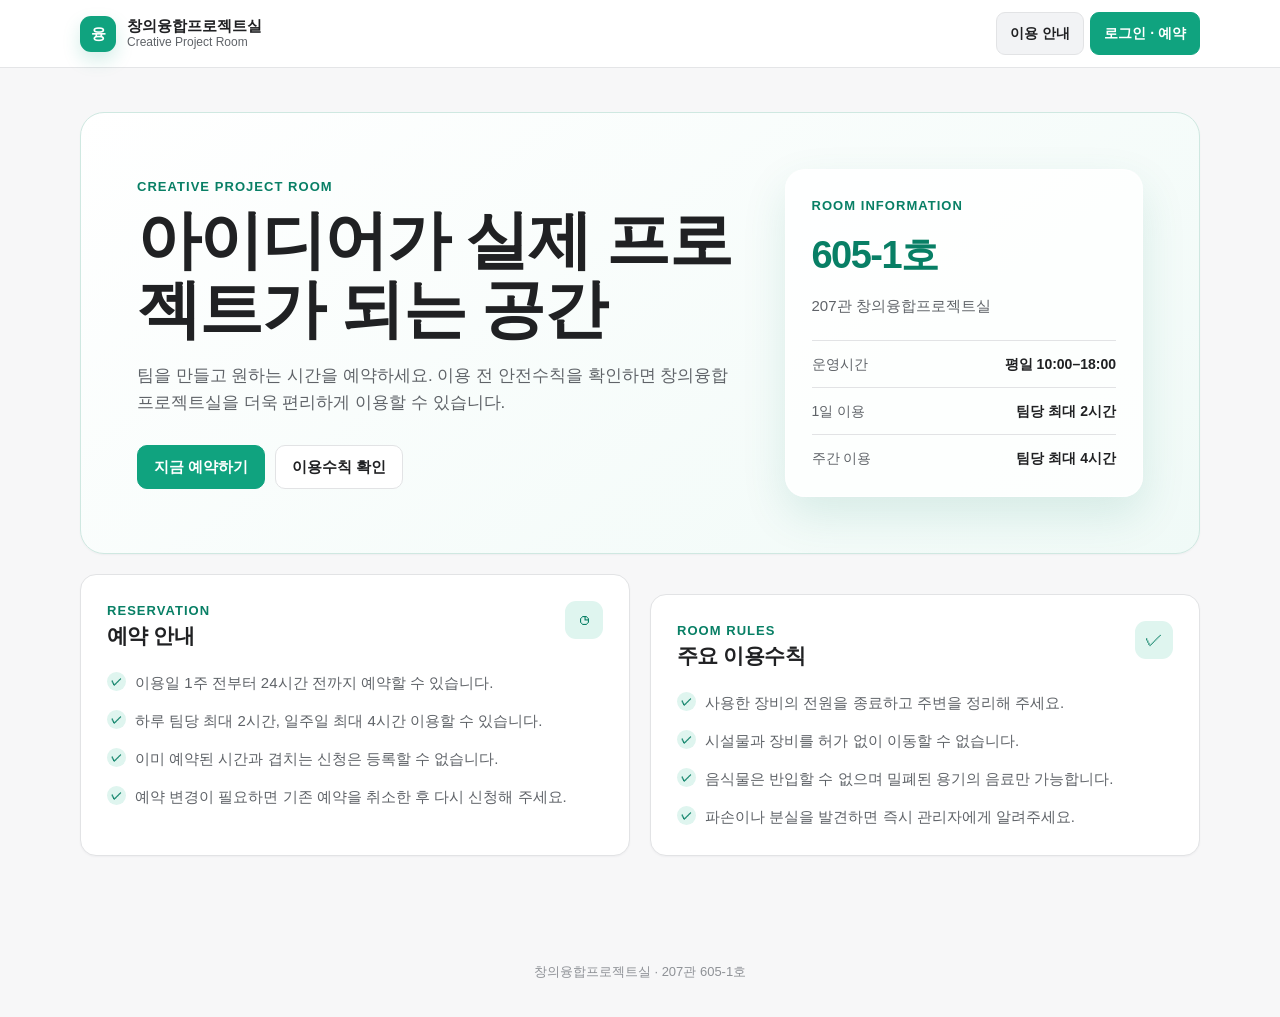
==== commit 637073fe: "Update index.html" ====
--- a/index.html
+++ b/index.html
@@ -8,7 +8,7 @@
     content="창의융합프로젝트실 이용 안내와 온라인 예약 서비스"
   >
   <title>창의융합프로젝트실</title>
-  <link rel="stylesheet" href="./styles/style.css">
+  <link rel="stylesheet" href="./styles/style.css?v=20260805-equal-home-cards">
 </head>
 <body>
   <header class="app-header">
@@ -54,11 +54,11 @@
           </div>
           <div class="room-fact">
             <span>1일 이용</span>
-            <strong>인당 최대 2시간</strong>
+            <strong>팀당 최대 2시간</strong>
           </div>
           <div class="room-fact">
             <span>주간 이용</span>
-            <strong>인당 최대 4시간</strong>
+            <strong>팀당 최대 4시간</strong>
           </div>
         </div>
       </aside>
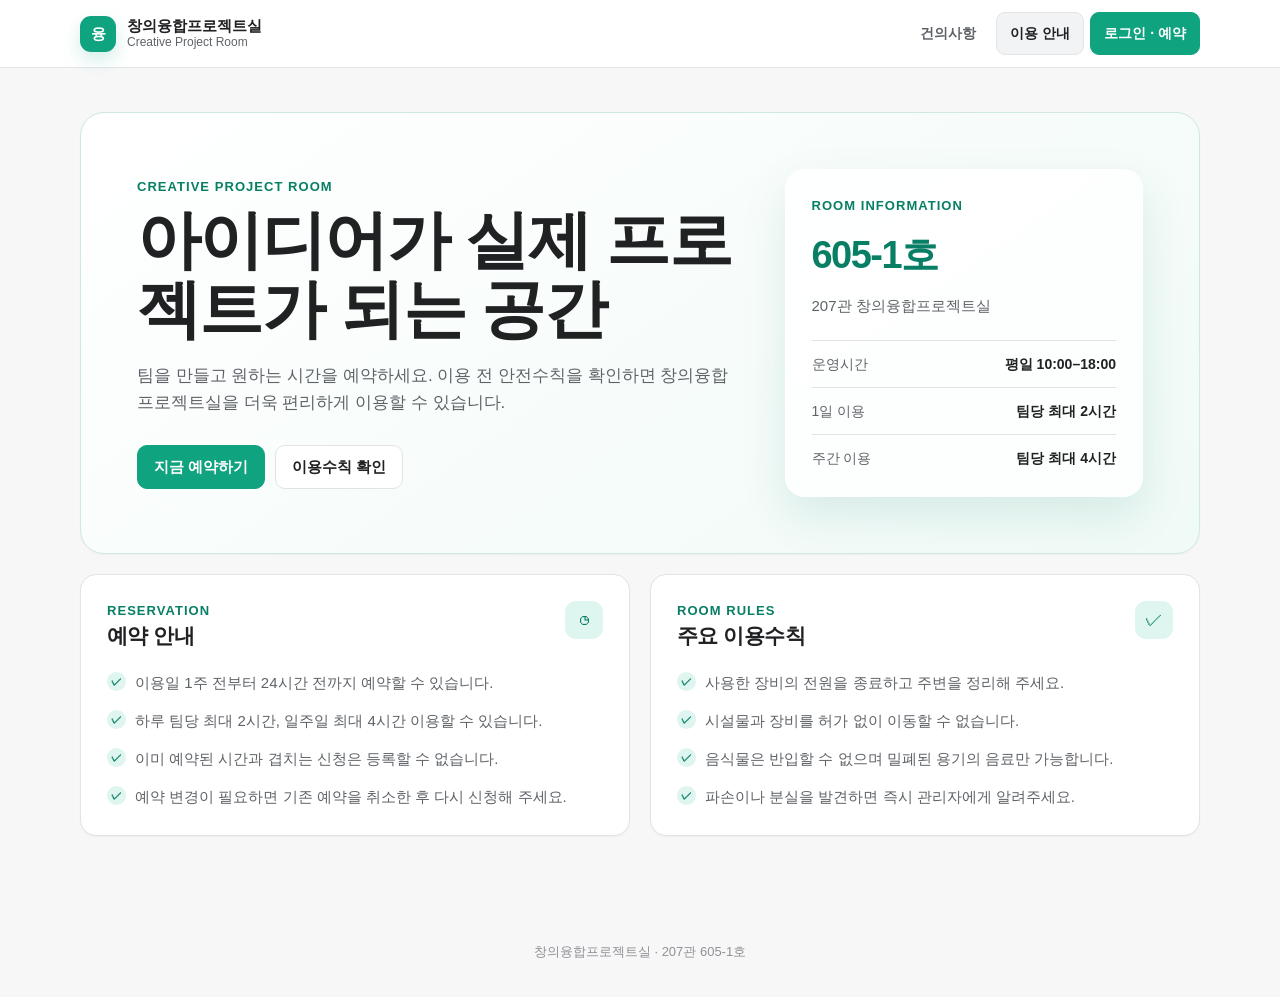
==== commit cb95643c: "Update index.html" ====
--- a/index.html
+++ b/index.html
@@ -8,7 +8,7 @@
     content="창의융합프로젝트실 이용 안내와 온라인 예약 서비스"
   >
   <title>창의융합프로젝트실</title>
-  <link rel="stylesheet" href="./styles/style.css?v=20260805-equal-home-cards">
+  <link rel="stylesheet" href="./styles/style.css?v=20260806-suggestions">
 </head>
 <body>
   <header class="app-header">
@@ -21,6 +21,7 @@
     </a>
 
     <nav class="app-nav" aria-label="주요 메뉴">
+      <a href="./suggestions.html">건의사항</a>
       <a href="./index.html" aria-current="page">이용 안내</a>
       <a class="nav-primary" href="./login.html">로그인 · 예약</a>
     </nav>
--- a/styles/style.css
+++ b/styles/style.css
@@ -1228,6 +1228,14 @@
   margin-top: 20px;
 }
 
+.info-grid > .card {
+  height: 100%;
+}
+
+.info-grid > .card + .card {
+  margin-top: 0;
+}
+
 .rule-list {
   display: grid;
   gap: 14px;
@@ -1448,6 +1456,424 @@
 }
 
 /* Admin */
+.admin-calendar-card {
+  overflow: hidden;
+  padding: 0;
+}
+
+.admin-calendar-toolbar {
+  display: flex;
+  align-items: flex-end;
+  justify-content: space-between;
+  gap: 24px;
+  padding: 26px;
+  border-bottom: 1px solid var(--border);
+}
+
+.admin-calendar-toolbar h2,
+.admin-calendar-toolbar p {
+  margin-bottom: 0;
+}
+
+.admin-calendar-actions {
+  display: flex;
+  flex-wrap: wrap;
+  align-items: center;
+  justify-content: flex-end;
+  gap: 10px;
+}
+
+.admin-calendar-actions > button,
+.admin-calendar-navigation button {
+  min-height: 40px;
+  border-color: var(--border);
+  color: var(--text);
+  background: var(--surface);
+}
+
+.admin-calendar-actions > button:hover,
+.admin-calendar-navigation button:hover {
+  border-color: var(--border-strong);
+  background: var(--surface-soft);
+}
+
+.admin-calendar-legend {
+  display: inline-flex;
+  align-items: center;
+  gap: 7px;
+  margin-right: 4px;
+  color: var(--text-soft);
+  font-size: 13px;
+  font-weight: 700;
+}
+
+.admin-calendar-legend i {
+  width: 9px;
+  height: 9px;
+  border-radius: 50%;
+  background: var(--danger);
+}
+
+.admin-calendar-navigation {
+  display: grid;
+  grid-template-columns: 40px minmax(138px, auto) 40px;
+  align-items: center;
+  gap: 6px;
+}
+
+.admin-calendar-navigation button {
+  padding: 8px;
+  font-size: 22px;
+}
+
+.admin-calendar-navigation strong {
+  text-align: center;
+  font-size: 17px;
+  white-space: nowrap;
+}
+
+.admin-calendar-scroll {
+  width: 100%;
+  overflow-x: auto;
+}
+
+.admin-calendar-grid {
+  display: grid;
+  min-width: 910px;
+  grid-template-columns: repeat(7, minmax(130px, 1fr));
+  background: var(--border);
+  gap: 1px;
+}
+
+.admin-calendar-weekday {
+  padding: 11px 8px;
+  color: var(--text-soft);
+  background: var(--surface-soft);
+  text-align: center;
+  font-size: 13px;
+  font-weight: 800;
+}
+
+.admin-calendar-weekday.is-sunday {
+  color: var(--danger);
+}
+
+.admin-calendar-weekday.is-saturday {
+  color: var(--info);
+}
+
+.admin-calendar-day {
+  min-width: 0;
+  min-height: 170px;
+  padding: 12px;
+  background: var(--surface);
+}
+
+.admin-calendar-day.is-outside-month,
+.admin-calendar-day.is-weekend {
+  background: #fafafa;
+}
+
+.admin-calendar-day.is-today {
+  box-shadow: inset 0 0 0 2px var(--brand);
+}
+
+.admin-calendar-date {
+  display: flex;
+  min-height: 27px;
+  align-items: center;
+  justify-content: space-between;
+  gap: 8px;
+  margin-bottom: 8px;
+  font-size: 14px;
+  font-weight: 850;
+}
+
+.admin-calendar-date small {
+  padding: 2px 7px;
+  border-radius: 999px;
+  color: var(--brand-dark);
+  background: var(--brand-soft);
+  font-size: 10px;
+}
+
+.admin-calendar-day.is-weekend .admin-calendar-date {
+  color: var(--text-faint);
+}
+
+.calendar-reservation-list {
+  display: grid;
+  gap: 7px;
+}
+
+.calendar-reservation-item {
+  display: grid;
+  width: 100%;
+  min-height: 0;
+  min-width: 0;
+  align-items: stretch;
+  justify-content: stretch;
+  gap: 2px;
+  padding: 8px 9px;
+  border: 1px solid #cfe8e1;
+  border-left: 3px solid var(--brand);
+  border-radius: 8px;
+  color: var(--text);
+  background: var(--surface-accent);
+  text-align: left;
+}
+
+.calendar-reservation-item:hover {
+  border-color: #a9d8cc;
+  border-left-color: var(--brand-dark);
+  color: var(--text);
+  background: #e4f5f0;
+  box-shadow: var(--shadow-sm);
+  transform: translateY(-1px);
+}
+
+.calendar-reservation-item:active {
+  transform: translateY(0);
+}
+
+.calendar-reservation-name {
+  overflow: hidden;
+  color: var(--text);
+  font-size: 13px;
+  text-overflow: ellipsis;
+  white-space: nowrap;
+}
+
+.calendar-reservation-time {
+  display: flex;
+  flex-wrap: wrap;
+  align-items: center;
+  gap: 4px;
+  color: var(--text-soft);
+  font-size: 12px;
+  font-variant-numeric: tabular-nums;
+}
+
+.calendar-start-time {
+  color: var(--danger);
+  font-weight: 900;
+}
+
+.calendar-reservation-more {
+  margin-top: 2px;
+  color: var(--brand-dark);
+  font-size: 10px;
+  font-weight: 800;
+}
+
+.modal-open {
+  overflow: hidden;
+}
+
+.admin-reservation-dialog {
+  width: min(820px, calc(100% - 32px));
+  max-width: none;
+  max-height: min(88vh, 900px);
+  padding: 0;
+  border: 0;
+  border-radius: var(--radius-md);
+  background: transparent;
+  box-shadow: var(--shadow-md);
+}
+
+.admin-reservation-dialog::backdrop {
+  background: rgba(32, 33, 35, 0.48);
+  backdrop-filter: blur(3px);
+}
+
+.admin-dialog-panel {
+  overflow: hidden;
+  border: 1px solid var(--border);
+  border-radius: var(--radius-md);
+  background: var(--surface);
+}
+
+.admin-dialog-header {
+  position: sticky;
+  z-index: 1;
+  top: 0;
+  display: flex;
+  align-items: flex-start;
+  justify-content: space-between;
+  gap: 20px;
+  padding: 22px 24px;
+  border-bottom: 1px solid var(--border);
+  background: rgba(255, 255, 255, 0.96);
+  backdrop-filter: blur(10px);
+}
+
+.admin-dialog-header h2,
+.admin-dialog-header p {
+  margin-bottom: 0;
+}
+
+.admin-dialog-close {
+  width: 38px;
+  min-width: 38px;
+  min-height: 38px;
+  padding: 0;
+  border-color: var(--border);
+  border-radius: 50%;
+  color: var(--text-soft);
+  background: var(--surface-soft);
+  font-size: 26px;
+  font-weight: 400;
+  line-height: 1;
+}
+
+.admin-dialog-close:hover {
+  border-color: var(--border-strong);
+  color: var(--text);
+  background: var(--surface-soft);
+}
+
+.admin-dialog-content {
+  overflow-y: auto;
+  max-height: calc(min(88vh, 900px) - 91px);
+  padding: 24px;
+}
+
+.admin-detail-summary {
+  display: flex;
+  align-items: flex-start;
+  justify-content: space-between;
+  gap: 20px;
+  padding: 20px;
+  border: 1px solid #cfe8e1;
+  border-radius: 13px;
+  background: var(--surface-accent);
+}
+
+.admin-detail-summary > div {
+  display: grid;
+  gap: 4px;
+}
+
+.admin-detail-summary strong {
+  display: flex;
+  flex-wrap: wrap;
+  align-items: center;
+  gap: 6px;
+  font-size: 24px;
+  font-variant-numeric: tabular-nums;
+}
+
+.admin-detail-summary small {
+  color: var(--text-soft);
+  font-size: 13px;
+}
+
+.admin-detail-date {
+  color: var(--brand-dark);
+  font-size: 13px;
+  font-weight: 800;
+}
+
+.admin-detail-section {
+  padding-top: 24px;
+}
+
+.admin-detail-section + .admin-detail-section {
+  margin-top: 24px;
+  border-top: 1px solid var(--border);
+}
+
+.admin-detail-section h3 {
+  margin-bottom: 14px;
+}
+
+.admin-detail-section-heading {
+  display: flex;
+  align-items: center;
+  justify-content: space-between;
+  gap: 12px;
+}
+
+.admin-detail-section-heading > span {
+  color: var(--text-soft);
+  font-size: 13px;
+  font-weight: 700;
+}
+
+.admin-detail-grid {
+  display: grid;
+  grid-template-columns: repeat(2, minmax(0, 1fr));
+  gap: 12px;
+  margin: 0;
+}
+
+.admin-detail-item {
+  min-width: 0;
+  padding: 13px 14px;
+  border-radius: 10px;
+  background: var(--surface-soft);
+}
+
+.admin-detail-item.is-full {
+  grid-column: 1 / -1;
+}
+
+.admin-detail-item dt {
+  margin-bottom: 3px;
+  color: var(--text-faint);
+  font-size: 12px;
+  font-weight: 700;
+}
+
+.admin-detail-item dd {
+  overflow-wrap: anywhere;
+  margin: 0;
+  color: var(--text);
+  font-weight: 700;
+  white-space: pre-wrap;
+}
+
+.admin-detail-empty {
+  margin: 0;
+  padding: 18px;
+  border-radius: 10px;
+  color: var(--text-soft);
+  background: var(--surface-soft);
+  text-align: center;
+}
+
+.admin-participant-table-wrap {
+  width: 100%;
+  overflow-x: auto;
+  border: 1px solid var(--border);
+  border-radius: 11px;
+}
+
+.admin-participant-table {
+  width: 100%;
+  min-width: 680px;
+  border-collapse: collapse;
+  font-size: 13px;
+}
+
+.admin-participant-table th,
+.admin-participant-table td {
+  padding: 11px 12px;
+  border-bottom: 1px solid var(--border);
+  text-align: left;
+  vertical-align: middle;
+}
+
+.admin-participant-table th {
+  color: var(--text-soft);
+  background: var(--surface-soft);
+  font-size: 12px;
+}
+
+.admin-participant-table tbody tr:last-child td {
+  border-bottom: 0;
+}
+
 .admin-user-row,
 .admin-reservation-card {
   padding: 22px;
@@ -1609,6 +2035,15 @@
     max-width: 520px;
   }
 
+  .admin-calendar-toolbar {
+    flex-direction: column;
+    align-items: flex-start;
+  }
+
+  .admin-calendar-actions {
+    justify-content: flex-start;
+  }
+
   .reservation-layout {
     grid-template-columns: 1fr;
   }
@@ -1673,6 +2108,59 @@
   .form-card,
   .reservation-card {
     padding: 20px;
+  }
+
+  .admin-calendar-card {
+    padding: 0;
+  }
+
+  .admin-calendar-toolbar {
+    padding: 20px;
+  }
+
+  .admin-calendar-actions {
+    width: 100%;
+  }
+
+  .admin-calendar-legend {
+    width: 100%;
+  }
+
+  .admin-calendar-grid {
+    min-width: 770px;
+    grid-template-columns: repeat(7, minmax(110px, 1fr));
+  }
+
+  .admin-calendar-day {
+    min-height: 145px;
+    padding: 10px;
+  }
+
+  .admin-reservation-dialog {
+    width: calc(100% - 20px);
+    max-height: 92vh;
+  }
+
+  .admin-dialog-header {
+    padding: 18px;
+  }
+
+  .admin-dialog-content {
+    max-height: calc(92vh - 83px);
+    padding: 18px;
+  }
+
+  .admin-detail-summary {
+    flex-direction: column;
+    padding: 16px;
+  }
+
+  .admin-detail-summary strong {
+    font-size: 21px;
+  }
+
+  .admin-detail-grid {
+    grid-template-columns: 1fr;
   }
 
   .form-grid,
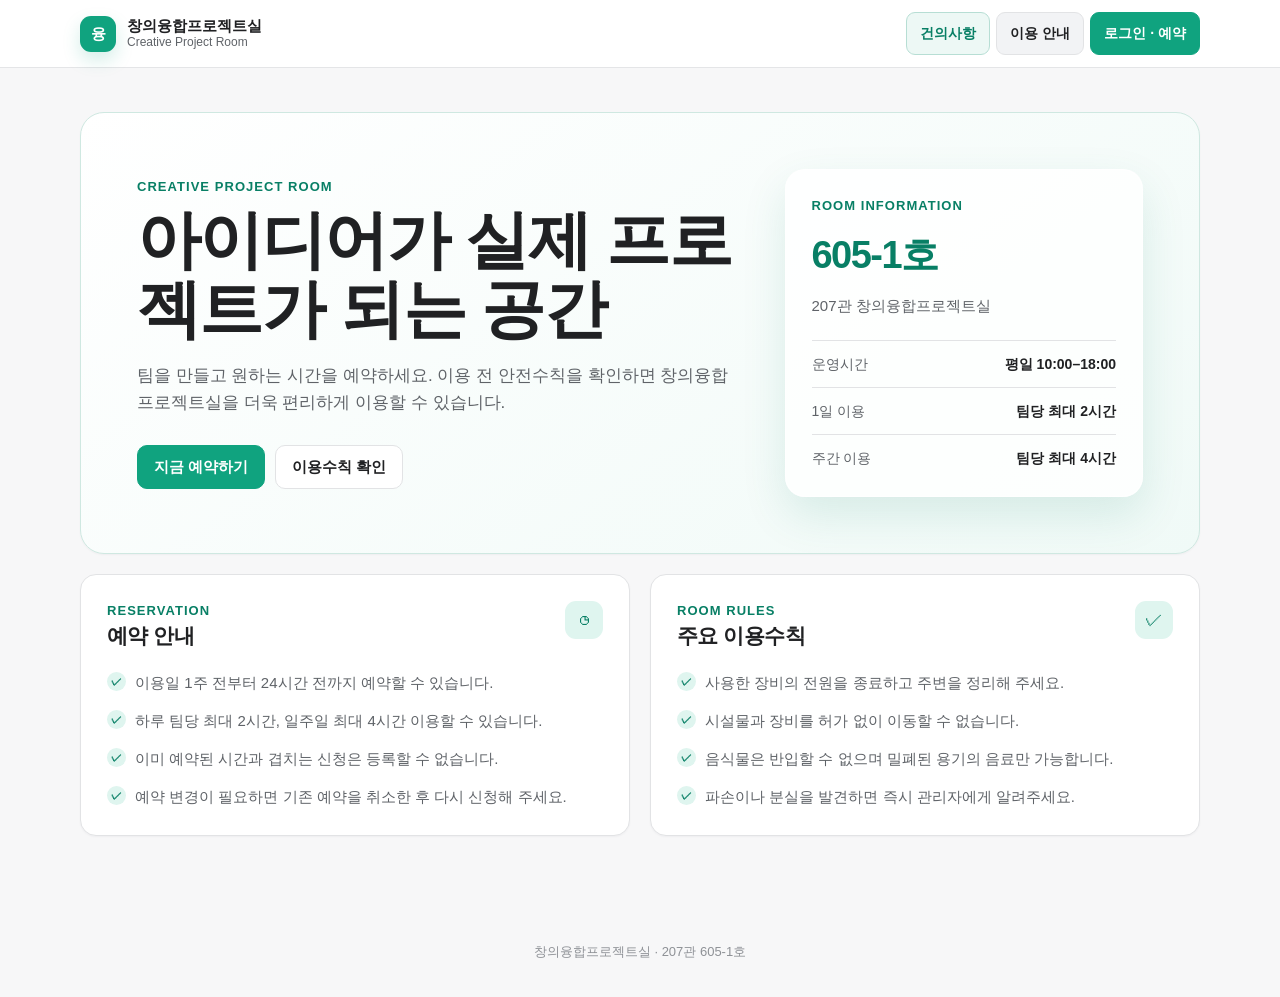
==== commit 01f14a2d: "Update index.html" ====
--- a/index.html
+++ b/index.html
@@ -8,7 +8,7 @@
     content="창의융합프로젝트실 이용 안내와 온라인 예약 서비스"
   >
   <title>창의융합프로젝트실</title>
-  <link rel="stylesheet" href="./styles/style.css?v=20260806-suggestions">
+  <link rel="stylesheet" href="./styles/style.css?v=20260806-suggestion-titles">
 </head>
 <body>
   <header class="app-header">
@@ -21,7 +21,7 @@
     </a>
 
     <nav class="app-nav" aria-label="주요 메뉴">
-      <a href="./suggestions.html">건의사항</a>
+      <a class="nav-suggestion" href="./suggestions.html">건의사항</a>
       <a href="./index.html" aria-current="page">이용 안내</a>
       <a class="nav-primary" href="./login.html">로그인 · 예약</a>
     </nav>
--- a/styles/style.css
+++ b/styles/style.css
@@ -272,6 +272,18 @@
   background: var(--surface-soft);
 }
 
+.app-nav .nav-suggestion {
+  border-color: #b7ded4;
+  color: var(--brand-dark);
+  background: var(--surface-accent);
+}
+
+.app-nav .nav-suggestion:hover {
+  border-color: var(--brand);
+  color: #ffffff;
+  background: var(--brand);
+}
+
 .app-nav .nav-primary {
   border-color: var(--brand);
   color: #ffffff;
@@ -1455,6 +1467,179 @@
   justify-content: flex-end;
 }
 
+/* Suggestions */
+.suggestion-layout {
+  display: grid;
+  grid-template-columns: minmax(280px, 0.8fr) minmax(0, 1.45fr);
+  align-items: start;
+  gap: 20px;
+}
+
+.suggestion-form-card {
+  position: sticky;
+  top: 92px;
+}
+
+.suggestion-form-card textarea {
+  min-height: 210px;
+}
+
+.suggestion-login-prompt {
+  display: grid;
+  justify-items: start;
+  gap: 8px;
+  padding: 20px;
+  border: 1px solid #cfe8e1;
+  border-radius: 13px;
+  background: var(--surface-accent);
+}
+
+.suggestion-login-prompt[hidden] {
+  display: none;
+}
+
+.suggestion-login-prompt p {
+  margin: 0 0 8px;
+  color: var(--text-soft);
+  font-size: 13px;
+}
+
+.suggestion-list-card {
+  min-width: 0;
+}
+
+.suggestion-list-heading {
+  display: flex;
+  align-items: flex-start;
+  justify-content: space-between;
+  gap: 18px;
+  padding-bottom: 20px;
+  border-bottom: 1px solid var(--border);
+}
+
+.suggestion-list-heading h2,
+.suggestion-list-heading p {
+  margin-bottom: 0;
+}
+
+.suggestion-list-actions {
+  display: flex;
+  align-items: center;
+  gap: 8px;
+}
+
+.suggestion-refresh-button {
+  min-height: 36px;
+  padding: 7px 11px;
+  font-size: 12px;
+}
+
+.suggestion-list {
+  display: grid;
+  gap: 12px;
+  padding-top: 20px;
+}
+
+.suggestion-post {
+  padding: 20px;
+  border: 1px solid var(--border);
+  border-radius: 13px;
+  background: var(--surface);
+  transition: border-color 160ms ease, box-shadow 160ms ease;
+}
+
+.suggestion-post:hover {
+  border-color: #cfe0db;
+  box-shadow: var(--shadow-sm);
+}
+
+.suggestion-post-header {
+  display: flex;
+  align-items: flex-start;
+  justify-content: space-between;
+  gap: 14px;
+}
+
+.suggestion-post-header h3 {
+  overflow-wrap: anywhere;
+  margin-bottom: 5px;
+  font-size: 17px;
+}
+
+.suggestion-post-header p {
+  display: flex;
+  flex-wrap: wrap;
+  gap: 5px;
+  margin: 0;
+  color: var(--text-faint);
+  font-size: 12px;
+}
+
+.suggestion-post-content {
+  overflow-wrap: anywhere;
+  margin: 16px 0 0;
+  padding-top: 16px;
+  border-top: 1px solid var(--border);
+  color: var(--text-soft);
+  line-height: 1.75;
+  white-space: pre-wrap;
+}
+
+.suggestion-delete-button {
+  min-height: 34px;
+  padding: 6px 10px;
+  border-color: #f0b4ae;
+  color: var(--danger-dark);
+  background: #fff5f4;
+  font-size: 12px;
+}
+
+.suggestion-delete-button:hover {
+  border-color: var(--danger);
+  color: #ffffff;
+  background: var(--danger);
+}
+
+.suggestion-empty {
+  display: grid;
+  justify-items: center;
+  gap: 5px;
+  padding: 48px 20px;
+  border: 1px dashed var(--border-strong);
+  border-radius: 13px;
+  color: var(--text-soft);
+  background: var(--surface-soft);
+  text-align: center;
+}
+
+.suggestion-empty > span {
+  display: inline-flex;
+  width: 42px;
+  height: 42px;
+  align-items: center;
+  justify-content: center;
+  margin-bottom: 5px;
+  border-radius: 50%;
+  color: var(--brand-dark);
+  background: var(--brand-soft);
+  font-size: 20px;
+}
+
+.suggestion-empty strong {
+  color: var(--text);
+}
+
+.suggestion-empty p {
+  margin: 0;
+  font-size: 13px;
+}
+
+.suggestion-empty.is-error {
+  border-color: #f0b4ae;
+  color: var(--danger-dark);
+  background: #fff5f4;
+}
+
 /* Admin */
 .admin-calendar-card {
   overflow: hidden;
@@ -2048,6 +2233,14 @@
     grid-template-columns: 1fr;
   }
 
+  .suggestion-layout {
+    grid-template-columns: 1fr;
+  }
+
+  .suggestion-form-card {
+    position: static;
+  }
+
   .sidebar-stack {
     position: static;
     display: grid;
@@ -2104,6 +2297,10 @@
     display: block;
   }
 
+  .page-heading > .button {
+    margin-top: 16px;
+  }
+
   .card,
   .form-card,
   .reservation-card {
@@ -2161,6 +2358,20 @@
 
   .admin-detail-grid {
     grid-template-columns: 1fr;
+  }
+
+  .suggestion-list-heading,
+  .suggestion-post-header {
+    align-items: flex-start;
+  }
+
+  .suggestion-list-actions {
+    flex-wrap: wrap;
+    justify-content: flex-end;
+  }
+
+  .suggestion-form-card textarea {
+    min-height: 170px;
   }
 
   .form-grid,
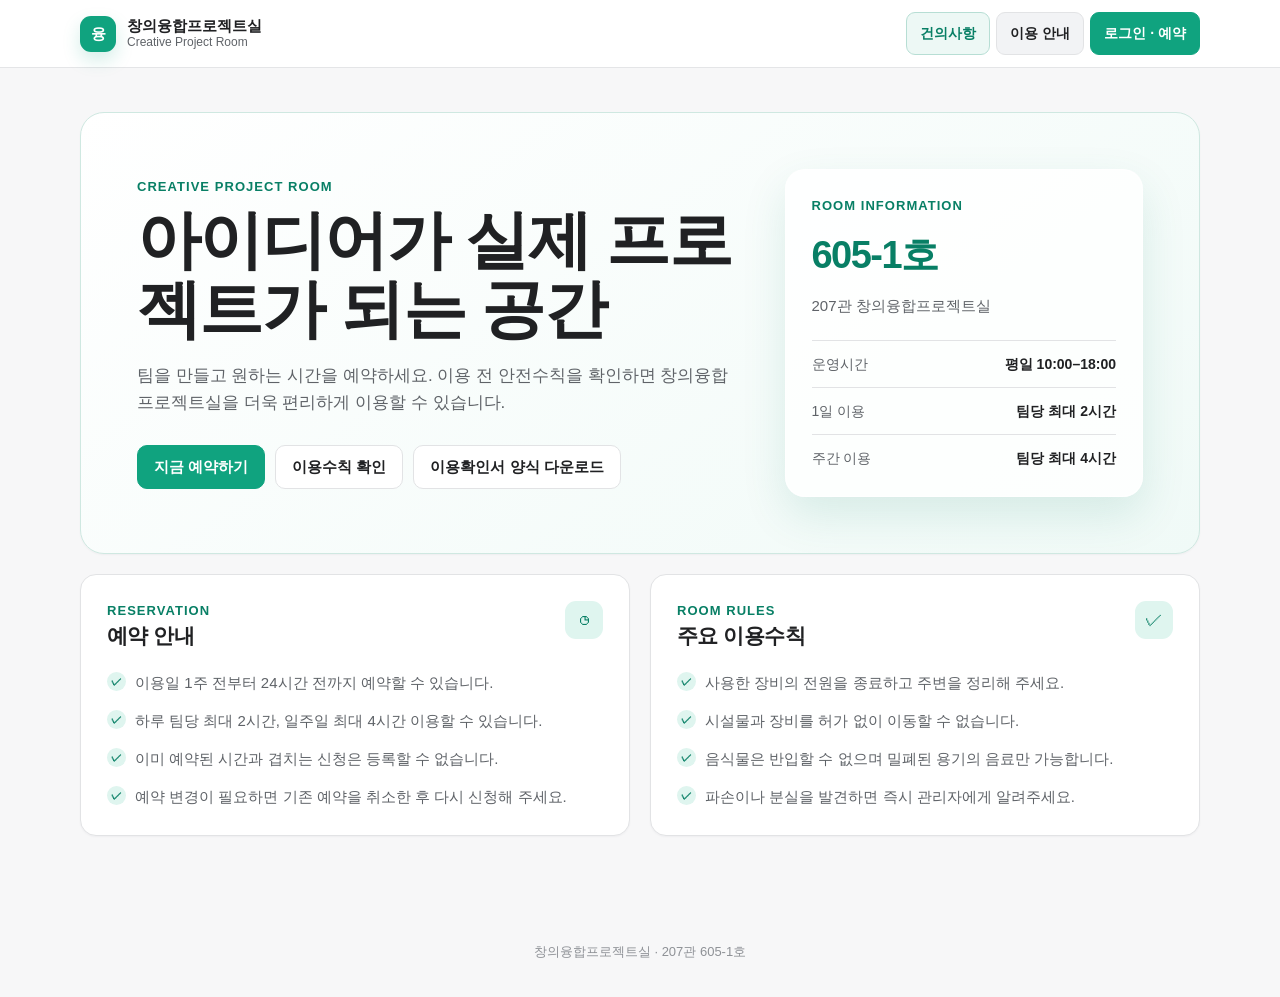
==== commit 97e5a314: "Update index.html" ====
--- a/index.html
+++ b/index.html
@@ -40,6 +40,11 @@
         <div class="hero-actions">
           <a class="button" href="./login.html">지금 예약하기</a>
           <a class="button button-secondary" href="#rules">이용수칙 확인</a>
+          <a
+            class="button button-secondary"
+            href="./forms/usage-report-form.html"
+            download="창의융합프로젝트실_이용확인서_양식.html"
+          >이용확인서 양식 다운로드</a>
         </div>
       </div>
 
--- a/styles/style.css
+++ b/styles/style.css
@@ -451,6 +451,58 @@
   accent-color: var(--brand);
 }
 
+.reservation-rules-notice {
+  padding: 18px 20px;
+  border: 1px solid #f1d3a8;
+  border-radius: var(--radius-sm);
+  background: #fffaf2;
+}
+
+.reservation-rules-heading {
+  display: flex;
+  align-items: flex-start;
+  gap: 12px;
+}
+
+.reservation-rules-icon {
+  display: inline-flex;
+  width: 24px;
+  height: 24px;
+  flex: 0 0 24px;
+  align-items: center;
+  justify-content: center;
+  border-radius: 50%;
+  color: #ffffff;
+  background: var(--warning);
+  font-size: 14px;
+  font-weight: 900;
+  line-height: 1;
+}
+
+.reservation-rules-heading h3 {
+  margin: 0;
+  font-size: 16px;
+}
+
+.reservation-rules-heading p {
+  margin: 2px 0 0;
+  color: var(--text-soft);
+  font-size: 13px;
+}
+
+.reservation-rules-list {
+  display: grid;
+  gap: 7px;
+  margin: 14px 0 0;
+  padding-left: 22px;
+  color: var(--text-soft);
+  font-size: 14px;
+}
+
+.reservation-rules-list li::marker {
+  color: var(--warning);
+}
+
 .form-actions {
   display: flex;
   align-items: center;
@@ -1282,9 +1334,8 @@
 /* Reservation */
 .reservation-layout {
   display: grid;
-  grid-template-columns: minmax(260px, 0.72fr) minmax(0, 1.55fr);
+  grid-template-columns: minmax(0, 1fr);
   align-items: start;
-  gap: 20px;
 }
 
 .sidebar-stack {
@@ -1583,6 +1634,20 @@
   color: var(--text-soft);
   line-height: 1.75;
   white-space: pre-wrap;
+}
+
+.suggestion-post-private {
+  display: flex;
+  align-items: center;
+  gap: 7px;
+  margin: 16px 0 0;
+  padding: 13px 14px;
+  border-top: 1px solid var(--border);
+  border-radius: 0 0 9px 9px;
+  color: var(--text-faint);
+  background: var(--surface-soft);
+  font-size: 13px;
+  font-weight: 600;
 }
 
 .suggestion-delete-button {
